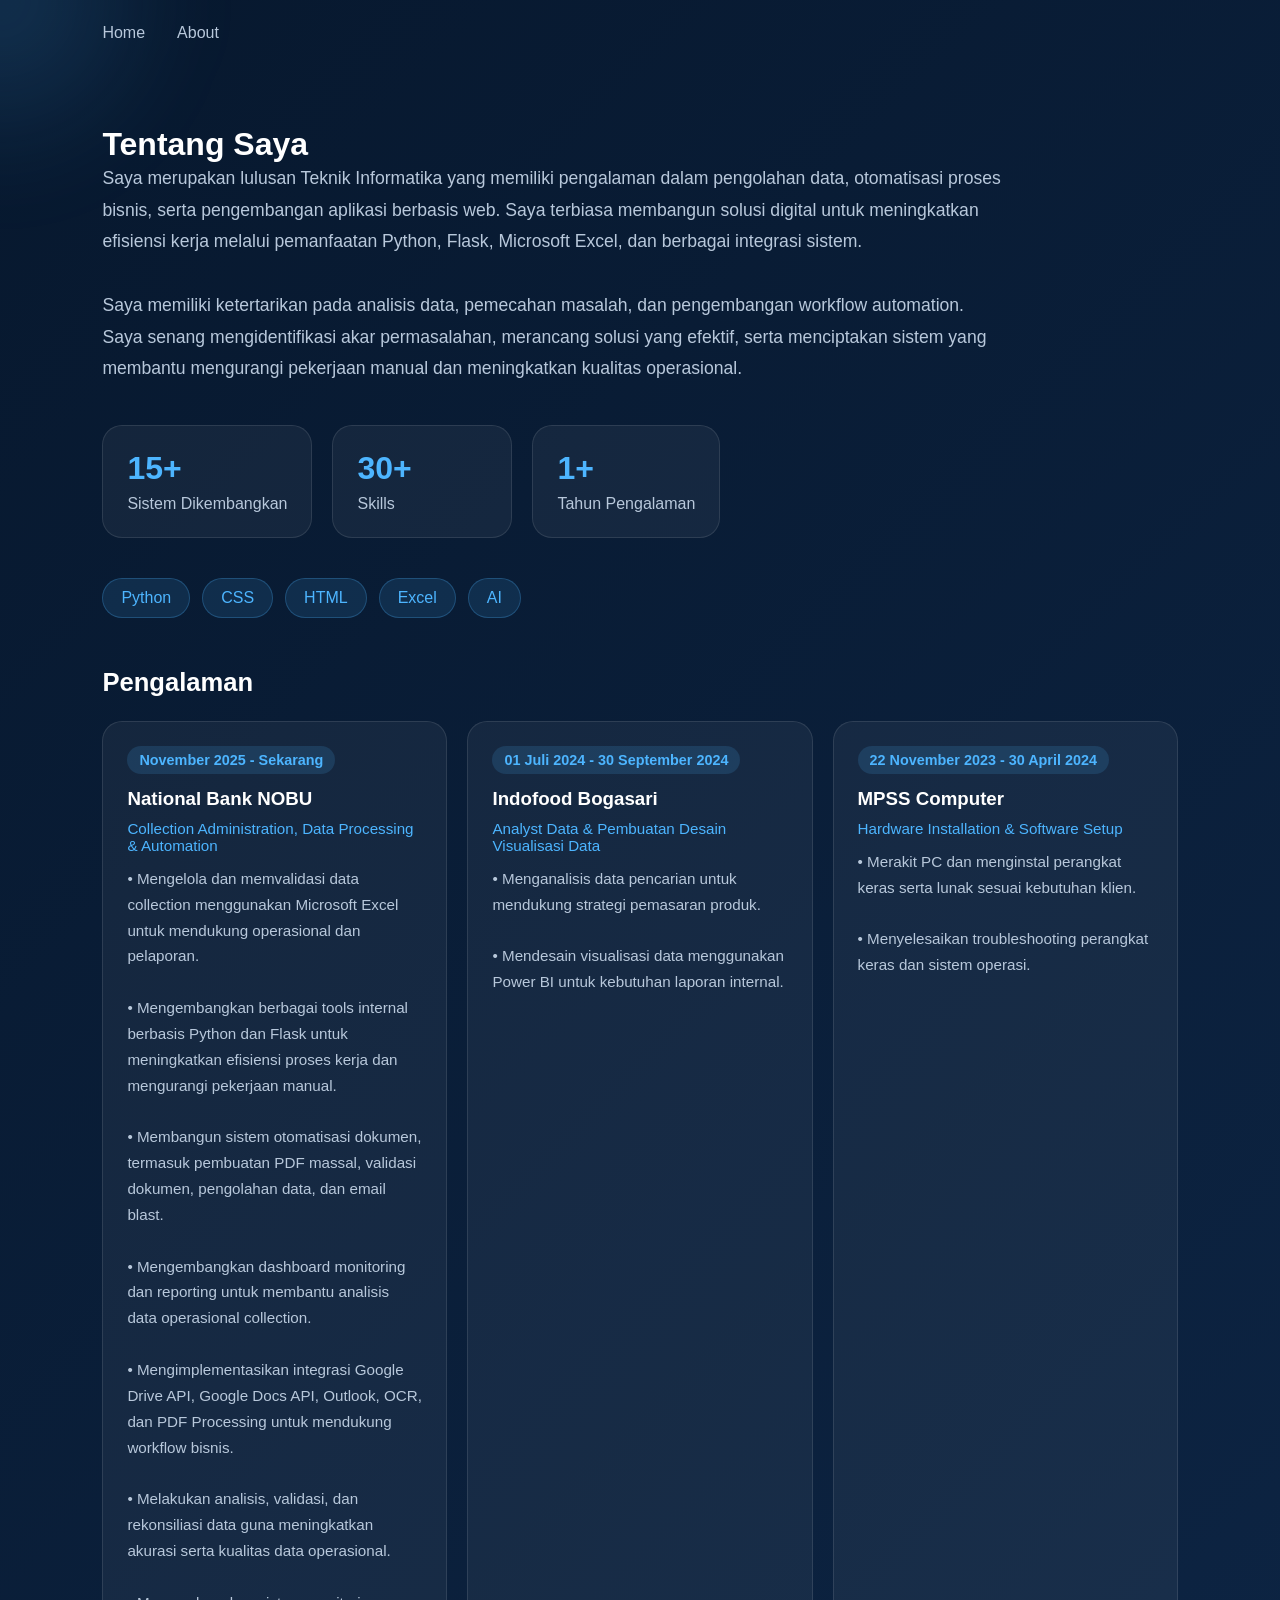
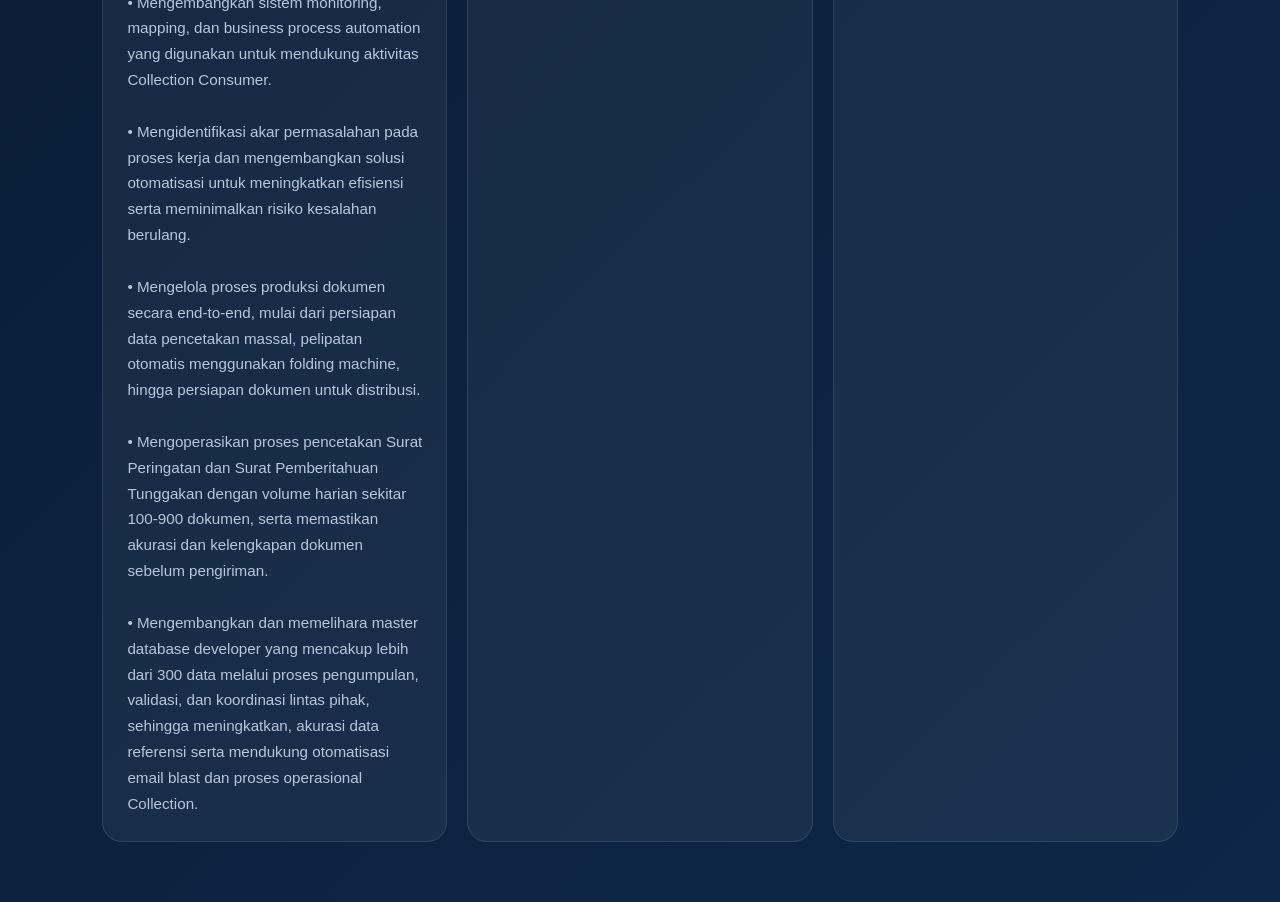
==== About/about.html @ e887e34e "Add files via upload" ====
<!DOCTYPE html>
<html lang="id">
<head>
    <meta charset="UTF-8">
    <meta name="viewport" content="width=device-width, initial-scale=1.0">
    <title>About - Alvin Hadiewijaya</title>

    <link rel="stylesheet" href="../web.css">
</head>
<body>

    <div class="cursor-glow"></div>

    <header class="navbar">
        <nav>
            <a href="../index.html">Home</a>
            <a href="about.html" class="active">About</a>
        </nav>
    </header>

    <main class="about-section">

    <div class="about-content">

        <h1 class="reveal delay-2">
            Tentang Saya
        </h1>

        <p class="description reveal delay-3">
            Saya merupakan lulusan Teknik Informatika yang memiliki pengalaman
            dalam pengolahan data, otomatisasi proses bisnis, serta
            pengembangan aplikasi berbasis web. Saya terbiasa membangun solusi
            digital untuk meningkatkan efisiensi kerja melalui pemanfaatan
            Python, Flask, Microsoft Excel, dan berbagai integrasi sistem.
        </p>

        <p class="description reveal delay-3">
            Saya memiliki ketertarikan pada analisis data, pemecahan masalah,
            dan pengembangan workflow automation. Saya senang mengidentifikasi
            akar permasalahan, merancang solusi yang efektif, serta menciptakan
            sistem yang membantu mengurangi pekerjaan manual dan meningkatkan
            kualitas operasional.
        </p>

        <div class="about-stats reveal delay-4">
            <div class="stat-card">
                <h3>15+</h3>
                <span>Sistem Dikembangkan</span>
            </div>

            <div class="stat-card">
                <h3>30+</h3>
                <span>Skills</span>
            </div>

            <div class="stat-card">
                <h3>1+</h3>
                <span>Tahun Pengalaman</span>
            </div>

        </div>

        <div class="skills reveal delay-4">
            <span>Python</span>
            <span>CSS</span>
            <span>HTML</span>
            <span>Excel</span>
            <span>AI</span>
        </div>

    </div>

    <section class="experience reveal delay-4">

    <h2 class="section-title">
        Pengalaman
    </h2>

    <div class="experience-grid">

        <div class="experience-card">
            <span class="experience-year">November 2025 - Sekarang</span>

            <h3>National Bank NOBU</h3>

            <p class="experience-role">
                Collection Administration, Data Processing & Automation
            </p>

            <p class="experience-desc">
              •  Mengelola dan memvalidasi data collection menggunakan Microsoft Excel untuk mendukung operasional dan pelaporan.
              <br><br>
              •  Mengembangkan berbagai tools internal berbasis Python dan Flask untuk meningkatkan efisiensi proses kerja dan mengurangi pekerjaan manual.
              <br><br>
              •  Membangun sistem otomatisasi dokumen, termasuk pembuatan PDF massal, validasi dokumen, pengolahan data, dan email blast.
              <br><br>
              •  Mengembangkan dashboard monitoring dan reporting untuk membantu analisis data operasional collection.
              <br><br>
              •  Mengimplementasikan integrasi Google Drive API, Google Docs API, Outlook, OCR, dan PDF Processing untuk mendukung workflow bisnis.
              <br><br>
              •  Melakukan analisis, validasi, dan rekonsiliasi data guna meningkatkan akurasi serta kualitas data operasional.
              <br><br>
              •  Mengembangkan sistem monitoring, mapping, dan business process automation yang digunakan untuk mendukung aktivitas Collection Consumer.
              <br><br>
              •  Mengidentifikasi akar permasalahan pada proses kerja dan mengembangkan solusi otomatisasi untuk meningkatkan efisiensi serta meminimalkan risiko kesalahan berulang.
              <br><br>
              •  Mengelola proses produksi dokumen secara end-to-end, mulai dari persiapan data pencetakan massal, pelipatan otomatis menggunakan folding machine, hingga persiapan dokumen untuk distribusi.
              <br><br>
              •  Mengoperasikan proses pencetakan Surat Peringatan dan Surat Pemberitahuan Tunggakan dengan volume harian sekitar 100-900 dokumen, serta memastikan akurasi dan kelengkapan dokumen sebelum pengiriman.
              <br><br>
              •  Mengembangkan dan memelihara master database developer yang mencakup lebih dari 300 data melalui proses pengumpulan, validasi, dan koordinasi lintas pihak, sehingga meningkatkan, akurasi data referensi serta mendukung otomatisasi email blast dan proses operasional Collection.
            </p>
        </div>

        <div class="experience-card">
            <span class="experience-year">01 Juli 2024 - 30 September 2024</span>

            <h3>Indofood Bogasari</h3>

            <p class="experience-role">
                Analyst Data & Pembuatan Desain Visualisasi Data
            </p>

            <p class="experience-desc">
               •  Menganalisis data pencarian untuk mendukung strategi pemasaran produk.
               <br><br>
               •  Mendesain visualisasi data menggunakan Power BI untuk kebutuhan laporan internal.
            </p>
        </div>

        <div class="experience-card">
            <span class="experience-year">22 November 2023 - 30 April 2024</span>

            <h3>MPSS Computer</h3>

            <p class="experience-role">
                Hardware Installation & Software Setup
            </p>

            <p class="experience-desc">
               •  Merakit PC dan menginstal perangkat keras serta lunak sesuai kebutuhan klien.
               <br><br>
               •  Menyelesaikan troubleshooting perangkat keras dan sistem operasi.
            </p>
        </div>

    </div>

</section>

</main>

    <script src="../web.js"></script>

</body>
</html>
---- web.css ----
* {
    margin: 0;
    padding: 0;
    box-sizing: border-box;
}

:root {
    --dark-blue: #07182e;
    --card-blue: #0e2748;
    --light-blue: #4db5ff;
    --text: #ffffff;
    --text-soft: #b8c8db;
}

body {
    font-family: Arial, sans-serif;
    background: linear-gradient(135deg, #07182e, #0e2748);
    color: var(--text);
    min-height: 100vh;
    overflow-x: hidden;
}

.navbar {
    width: 100%;
    padding: 24px 8%;
    display: flex;
    justify-content: space-between;
    align-items: center;
}

.logo {
    font-size: 1.5rem;
    font-weight: 700;
    letter-spacing: 3px;
}

nav {
    display: flex;
    gap: 32px;
}

nav a {
    text-decoration: none;
    color: var(--text-soft);
    transition: 0.3s;
}

nav a:hover {
    color: var(--light-blue);
}

.hero {
    min-height: calc(60vh - 80px);
    padding: 0 8%;

    display: grid;
    grid-template-columns: 1.2fr 0.8fr;
    align-items: center;
    gap: 60px;
}

.skill-card {
    width: 100%;
    max-width: 350px;

    background: rgba(255,255,255,0.05);
    backdrop-filter: blur(20px);

    border: 1px solid rgba(255,255,255,0.1);
    border-radius: 24px;

    padding: 32px;

    display: flex;
    flex-wrap: wrap;
    gap: 12px;
}

.hero-left {
    max-width: 650px;
}

.reveal {
    opacity: 0;
    transform: translateY(40px);
    animation: revealUp 0.8s ease forwards;
}

.delay-1 {
    animation-delay: 0.2s;
}

.delay-2 {
    animation-delay: 0.4s;
}

.delay-3 {
    animation-delay: 0.6s;
}

.delay-4 {
    animation-delay: 0.8s;
}

@keyframes revealUp {
    from {
        opacity: 0;
        transform: translateY(40px);
    }

    to {
        opacity: 1;
        transform: translateY(0);
    }
}

.tagline {
    color: var(--light-blue);
    margin-bottom: 16px;
    font-weight: 500;
}

.hero h1 {
    font-size: clamp(2.5rem, 8vw, 5rem);
    line-height: 1.1;
    margin-bottom: 30px;
}

.hero h1 span {
    color: var(--light-blue);
}

.description {
    color: var(--text-soft);
    line-height: 1.8;
    font-size: 1.1rem;
    margin-bottom: 32px;
}

.buttons {
    display: flex;
    gap: 10px;
    flex-wrap: wrap;
}

.btn {
    text-decoration: none;
    padding: 14px 28px;
    border-radius: 14px;
    transition: all 0.35s ease;
    font-weight: 600;
    position: relative;
    overflow: hidden;
}

.btn:hover {
    transform: translateY(-6px) scale(1.03);
}

.primary {
    background: var(--light-blue);
    color: var(--dark-blue);
}

.primary:hover {
    transform: translateY(-5px);
    box-shadow: 0 10px 30px rgba(77, 181, 255, 0.4);
}

.secondary {
    border: 1px solid rgba(255,255,255,0.2);
    color: white;
    backdrop-filter: blur(10px);
}

.secondary:hover {
    border-color: var(--light-blue);
    transform: translateY(-5px);
}

.cursor-glow {
    position: fixed;
    width: 380px;
    height: 380px;
    filter: blur(40px);
    transition: left 0.08s linear, top 0.08s linear;
    border-radius: 50%;
    background: radial-gradient(
        circle,
        rgba(77, 181, 255, 0.18),
        transparent 70%
    );
    pointer-events: none;
    transform: translate(-50%, -50%);
    z-index: -1;
}

@keyframes fadeUp {
    from {
        opacity: 0;
        transform: translateY(40px);
    }

    to {
        opacity: 1;
        transform: translateY(0);
    }
}

@media (max-width: 768px) {

    .navbar {
        flex-direction: column;
        gap: 20px;
    }

    nav {
        gap: 20px;
        flex-wrap: wrap;
        justify-content: center;
    }

    .hero {
        text-align: center;
        justify-content: center;
    }

    .buttons {
        justify-content: center;
    }
}

@media (max-width: 768px) {

    .hero {
        grid-template-columns: 1fr;
        text-align: center;
    }

    .hero-right {
        order: -1;
    }

    .buttons {
        justify-content: center;
    }
}

.btn::before {
    content: "";

    position: absolute;
    top: 0;
    left: -120%;

    width: 80px;
    height: 100%;

    background: linear-gradient(
        90deg,
        transparent,
        rgba(255,255,255,0.3),
        transparent
    );

    transform: skewX(-25deg);
    transition: 0.6s;
}

.btn:hover::before {
    left: 130%;
}

.sparkle {
    position: fixed;

    background: #ffffff;

    clip-path: polygon(
        50% 0%,
        61% 35%,
        98% 35%,
        68% 57%,
        79% 91%,
        50% 70%,
        21% 91%,
        32% 57%,
        2% 35%,
        39% 35%
    );

    pointer-events: none;

    transform: translate(-50%, -50%);

    filter:
        drop-shadow(0 0 3px rgba(255,255,255,0.6))
        drop-shadow(0 0 8px rgba(77,181,255,0.35));

    animation: sparkleAnim 0.9s ease-out forwards;

    z-index: 9999;

    will-change: transform, opacity;
}

@keyframes sparkleAnim {

    0% {
        opacity: 0;
        transform: translate(-50%, -50%) scale(0.4) rotate(0deg);
    }

    20% {
        opacity: 1;
        transform: translate(-50%, -50%) scale(1) rotate(90deg);
    }

    100% {
        opacity: 0;
        transform:
            translate(
                calc(-50% + var(--drift-x)),
                calc(-50% + var(--drift-y))
            )
            scale(0)
            rotate(240deg);
    }
}

.about-section {
    min-height: calc(100vh - 90px);
    padding: 60px 8%;
}

.about-content {
    max-width: 900px;
}

.about-stats {
    display: flex;
    flex-wrap: wrap;
    gap: 20px;
    margin-top: 40px;
}

.stat-card {
    min-width: 180px;
    padding: 24px;

    background: rgba(255, 255, 255, 0.05);
    border: 1px solid rgba(255, 255, 255, 0.1);
    border-radius: 20px;

    backdrop-filter: blur(20px);
}

.stat-card h3 {
    color: var(--light-blue);
    font-size: 2rem;
    margin-bottom: 8px;
}

.stat-card span {
    color: var(--text-soft);
}

.skills {
    display: flex;
    flex-wrap: wrap;
    gap: 12px;
    margin-top: 40px;
}

.skills span {
    padding: 10px 18px;

    background: rgba(77, 181, 255, 0.12);
    border: 1px solid rgba(77, 181, 255, 0.25);
    border-radius: 999px;

    color: var(--light-blue);
}

.section-title {
    margin-top: 50px;
    margin-bottom: 24px;

    font-size: 1.6rem;
    font-weight: 700;
}

.experience-grid {
    display: grid;
    grid-template-columns: repeat(auto-fit, minmax(260px, 1fr));
    gap: 20px;
}

.experience-card {
    padding: 24px;

    background: rgba(255, 255, 255, 0.05);
    backdrop-filter: blur(20px);

    border: 1px solid rgba(255, 255, 255, 0.1);
    border-radius: 20px;

    transition: all 0.3s ease;
}

.experience-card:hover {
    transform: translateY(-6px);

    border-color: rgba(77, 181, 255, 0.4);

    box-shadow: 0 15px 35px rgba(77, 181, 255, 0.15);
}

.experience-year {
    display: inline-block;

    margin-bottom: 14px;
    padding: 6px 12px;

    background: rgba(77, 181, 255, 0.15);
    border-radius: 999px;

    color: var(--light-blue);
    font-size: 0.9rem;
    font-weight: 600;
}

.experience-card h3 {
    margin-bottom: 10px;
}

.experience-role {
    color: var(--light-blue);
    margin-bottom: 12px;
    font-size: 0.95rem;
}

.experience-desc {
    color: var(--text-soft);
    line-height: 1.7;
    font-size: 0.95rem;
}
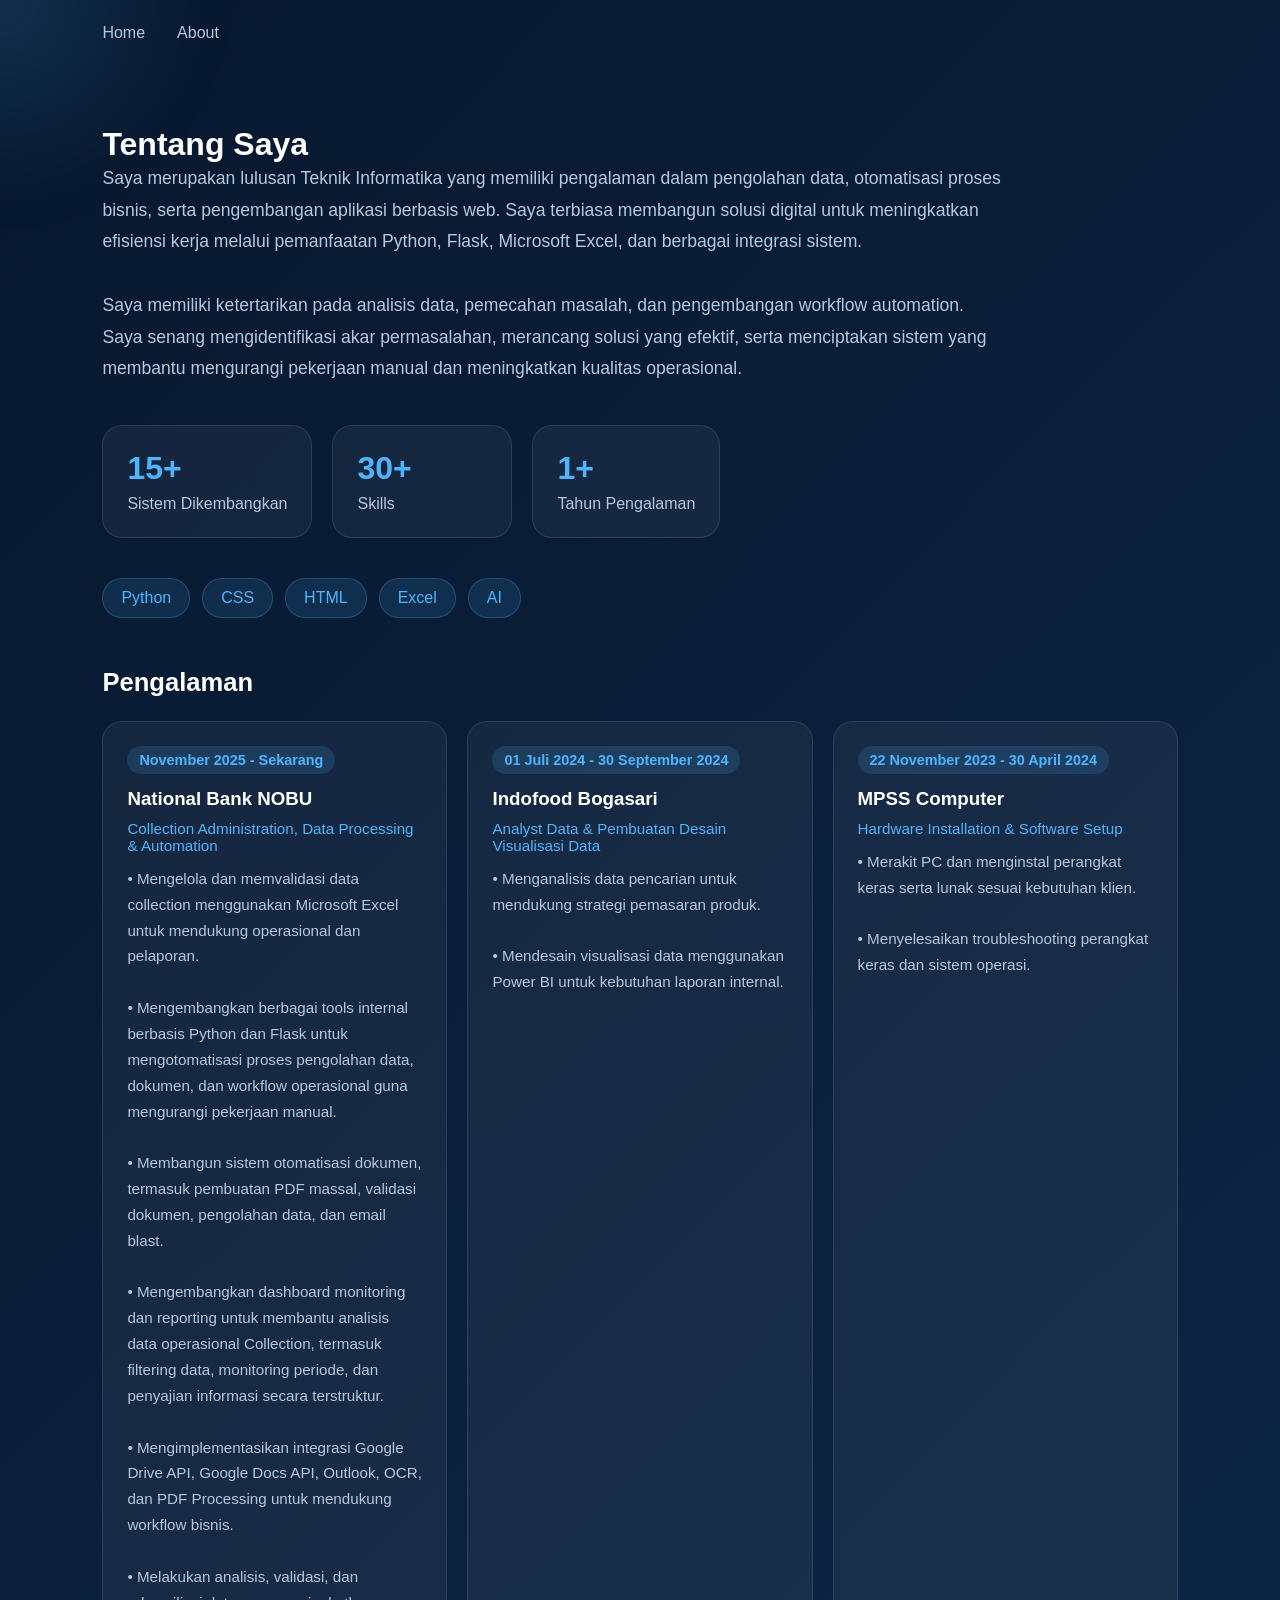
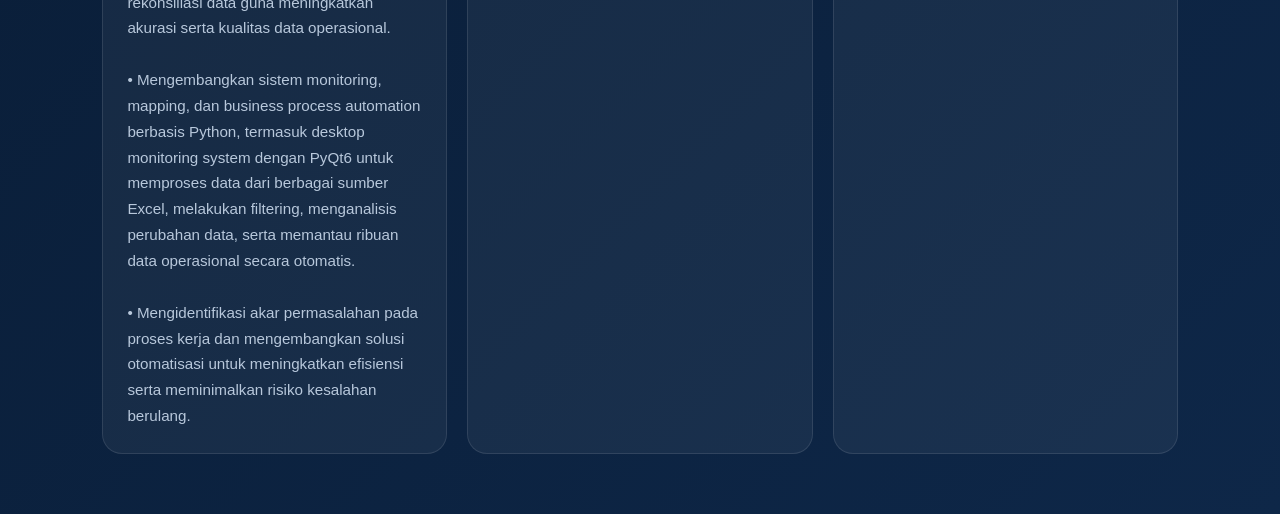
==== commit 248feb93: "Add files via upload" ====
--- a/About/about.html
+++ b/About/about.html
@@ -88,27 +88,33 @@
             </p>
 
             <p class="experience-desc">
-              •  Mengelola dan memvalidasi data collection menggunakan Microsoft Excel untuk mendukung operasional dan pelaporan.
+              •  Mengelola dan memvalidasi data collection menggunakan Microsoft Excel untuk 
+                 mendukung operasional dan pelaporan.
               <br><br>
-              •  Mengembangkan berbagai tools internal berbasis Python dan Flask untuk meningkatkan efisiensi proses kerja dan mengurangi pekerjaan manual.
+              •  Mengembangkan berbagai tools internal berbasis Python dan Flask untuk mengotomatisasi 
+                 proses pengolahan data, dokumen, dan workflow operasional guna mengurangi pekerjaan 
+                 manual.
               <br><br>
-              •  Membangun sistem otomatisasi dokumen, termasuk pembuatan PDF massal, validasi dokumen, pengolahan data, dan email blast.
+              •  Membangun sistem otomatisasi dokumen, termasuk pembuatan PDF massal, validasi 
+                 dokumen, pengolahan data, dan email blast.
               <br><br>
-              •  Mengembangkan dashboard monitoring dan reporting untuk membantu analisis data operasional collection.
+              •  Mengembangkan dashboard monitoring dan reporting untuk membantu analisis data 
+                 operasional Collection, termasuk filtering data, monitoring periode, dan penyajian 
+                 informasi secara terstruktur.
               <br><br>
-              •  Mengimplementasikan integrasi Google Drive API, Google Docs API, Outlook, OCR, dan PDF Processing untuk mendukung workflow bisnis.
+              •  Mengimplementasikan integrasi Google Drive API, Google Docs API, Outlook, OCR, 
+                 dan PDF Processing untuk mendukung workflow bisnis.
               <br><br>
-              •  Melakukan analisis, validasi, dan rekonsiliasi data guna meningkatkan akurasi serta kualitas data operasional.
+              •  Melakukan analisis, validasi, dan rekonsiliasi data guna meningkatkan akurasi serta 
+                 kualitas data operasional.
               <br><br>
-              •  Mengembangkan sistem monitoring, mapping, dan business process automation yang digunakan untuk mendukung aktivitas Collection Consumer.
+              •  Mengembangkan sistem monitoring, mapping, dan business process automation berbasis 
+                 Python, termasuk desktop monitoring system dengan PyQt6 untuk memproses data dari 
+                 berbagai sumber Excel, melakukan filtering, menganalisis perubahan data, serta memantau 
+                 ribuan data operasional secara otomatis.
               <br><br>
-              •  Mengidentifikasi akar permasalahan pada proses kerja dan mengembangkan solusi otomatisasi untuk meningkatkan efisiensi serta meminimalkan risiko kesalahan berulang.
-              <br><br>
-              •  Mengelola proses produksi dokumen secara end-to-end, mulai dari persiapan data pencetakan massal, pelipatan otomatis menggunakan folding machine, hingga persiapan dokumen untuk distribusi.
-              <br><br>
-              •  Mengoperasikan proses pencetakan Surat Peringatan dan Surat Pemberitahuan Tunggakan dengan volume harian sekitar 100-900 dokumen, serta memastikan akurasi dan kelengkapan dokumen sebelum pengiriman.
-              <br><br>
-              •  Mengembangkan dan memelihara master database developer yang mencakup lebih dari 300 data melalui proses pengumpulan, validasi, dan koordinasi lintas pihak, sehingga meningkatkan, akurasi data referensi serta mendukung otomatisasi email blast dan proses operasional Collection.
+              •  Mengidentifikasi akar permasalahan pada proses kerja dan mengembangkan solusi 
+                 otomatisasi untuk meningkatkan efisiensi serta meminimalkan risiko kesalahan berulang.
             </p>
         </div>
 
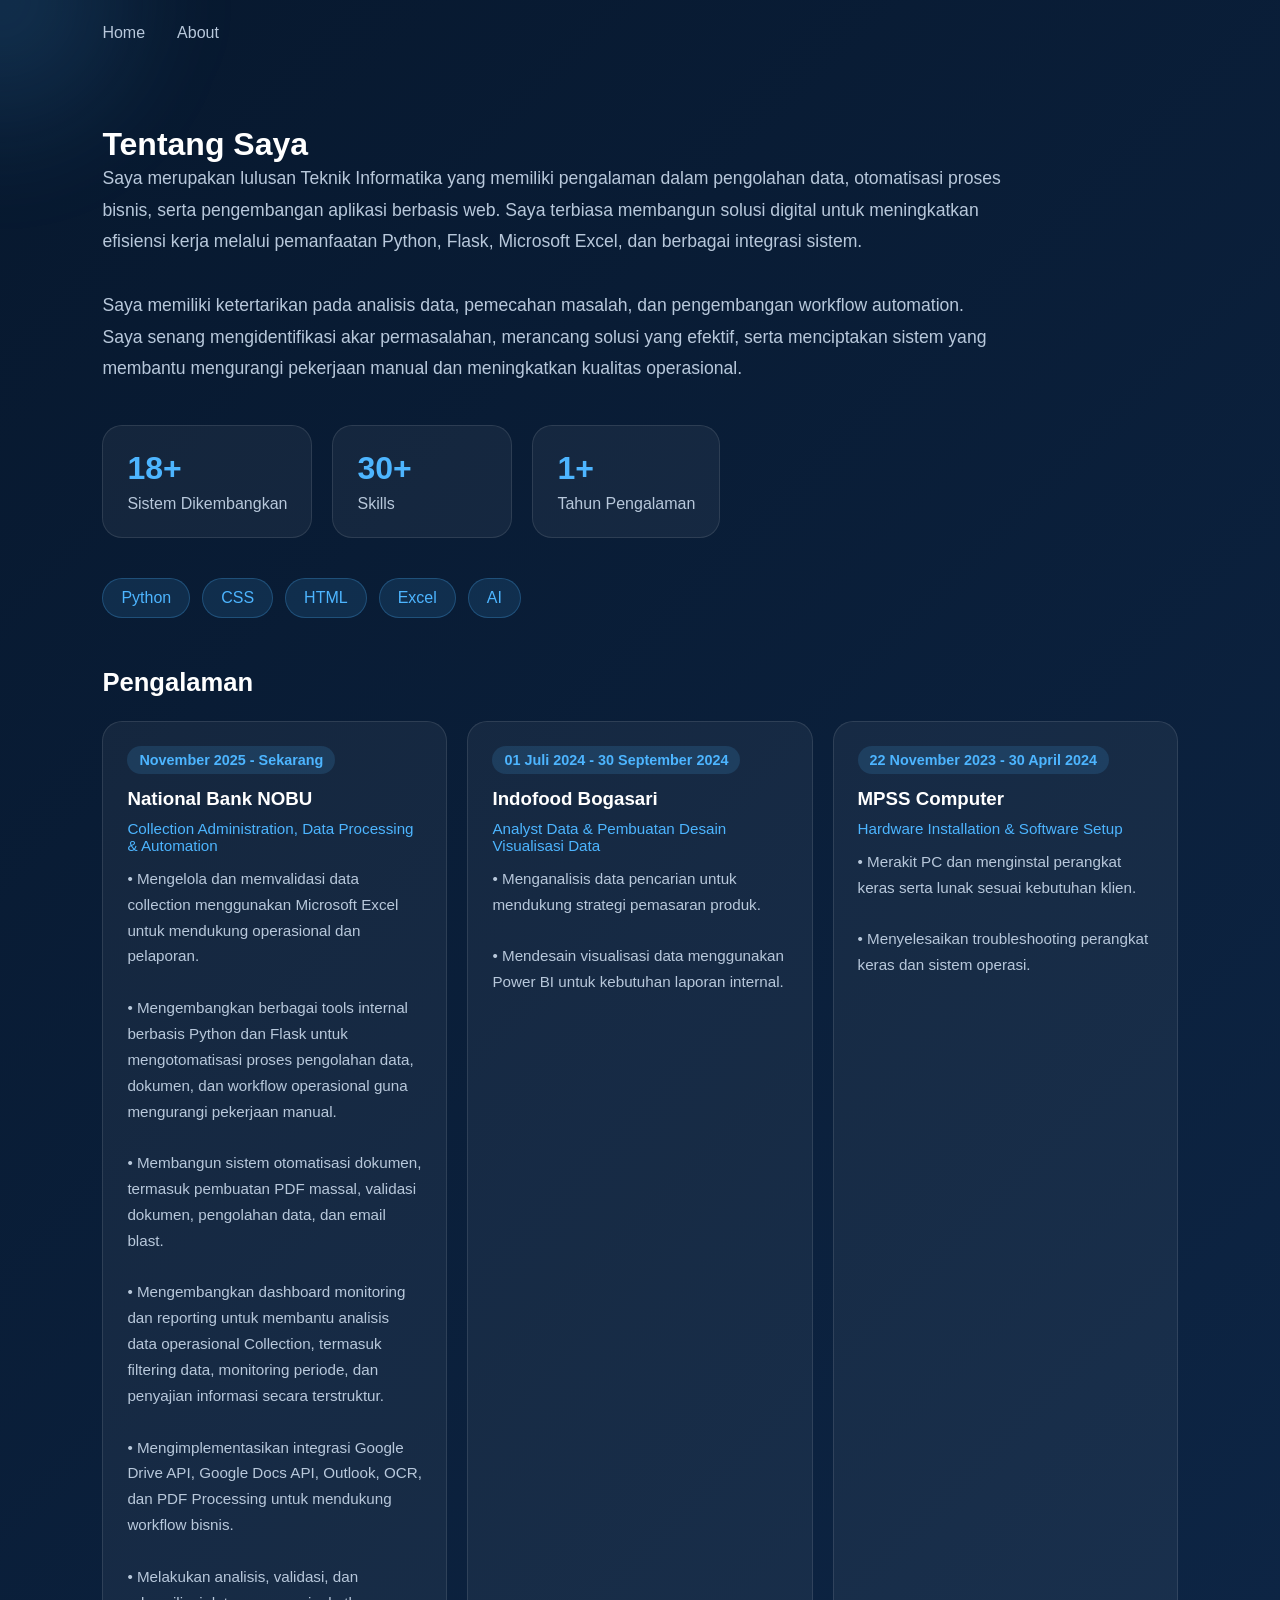
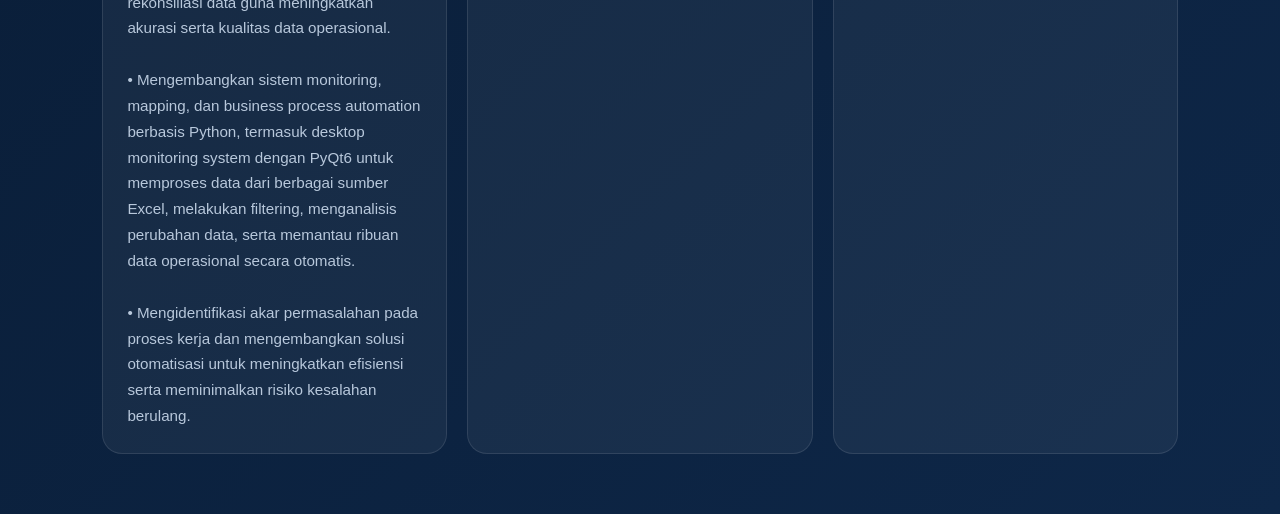
==== commit 0db09ece: "Add files via upload" ====
--- a/About/about.html
+++ b/About/about.html
@@ -44,7 +44,7 @@
 
         <div class="about-stats reveal delay-4">
             <div class="stat-card">
-                <h3>15+</h3>
+                <h3>18+</h3>
                 <span>Sistem Dikembangkan</span>
             </div>
 
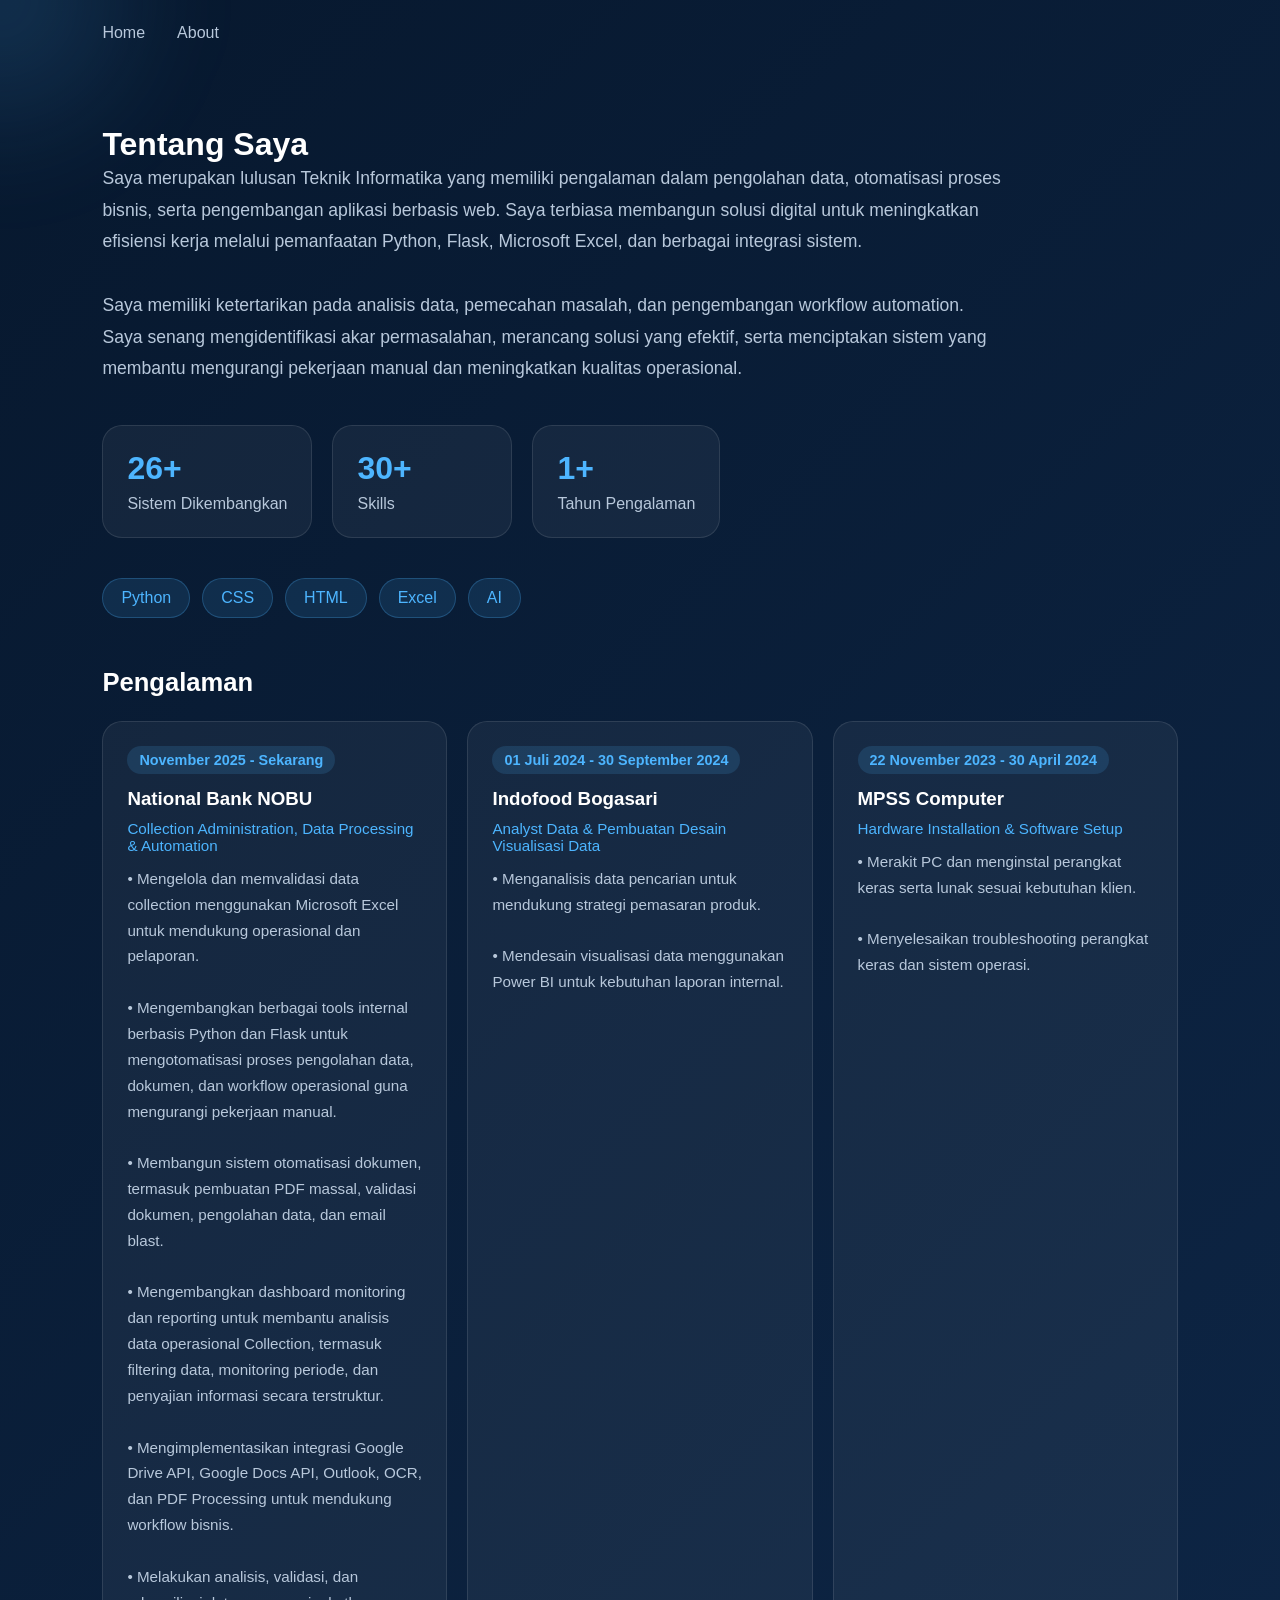
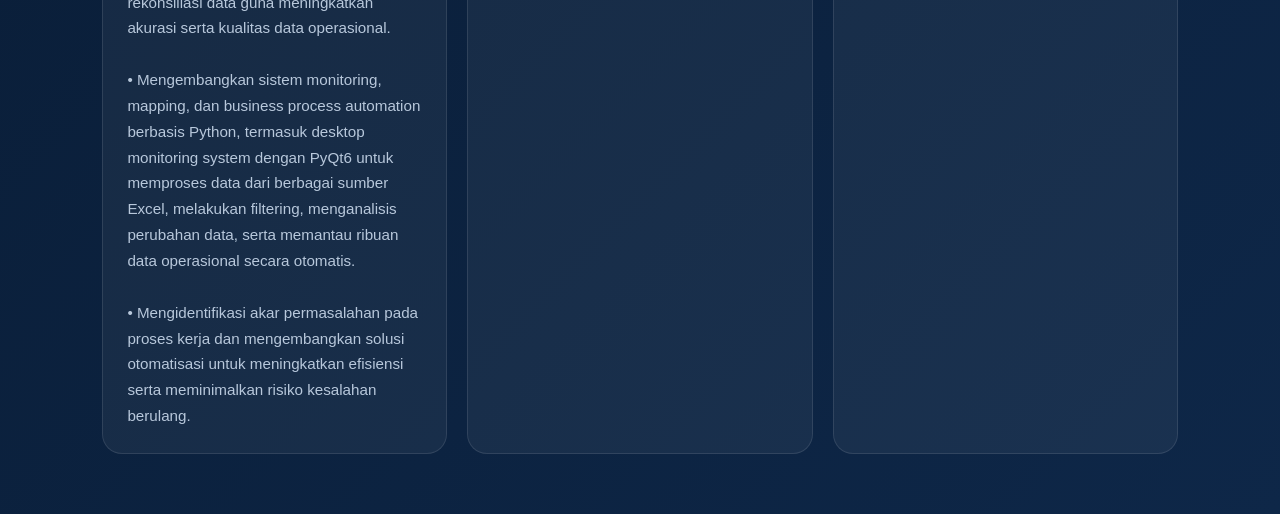
==== commit 9e07665b: "Add files via upload" ====
--- a/About/about.html
+++ b/About/about.html
@@ -44,7 +44,7 @@
 
         <div class="about-stats reveal delay-4">
             <div class="stat-card">
-                <h3>18+</h3>
+                <h3>26+</h3>
                 <span>Sistem Dikembangkan</span>
             </div>
 
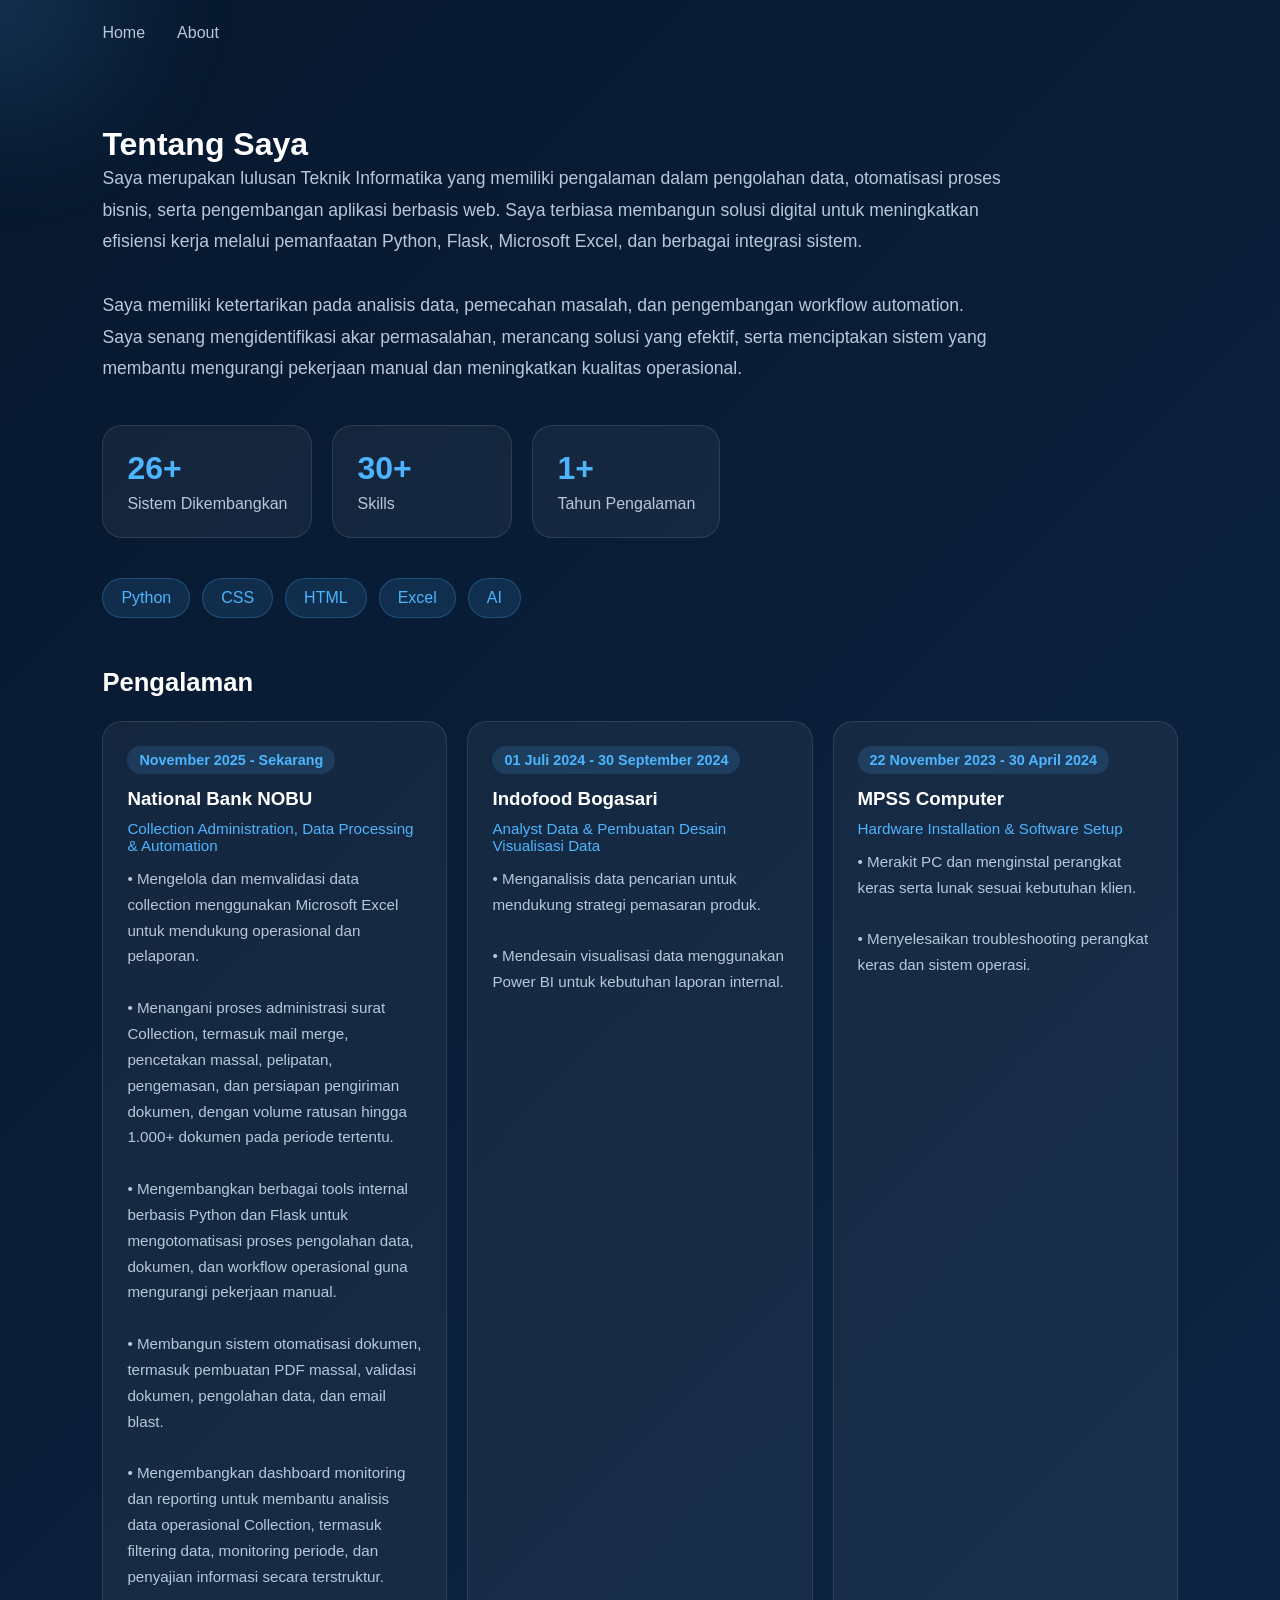
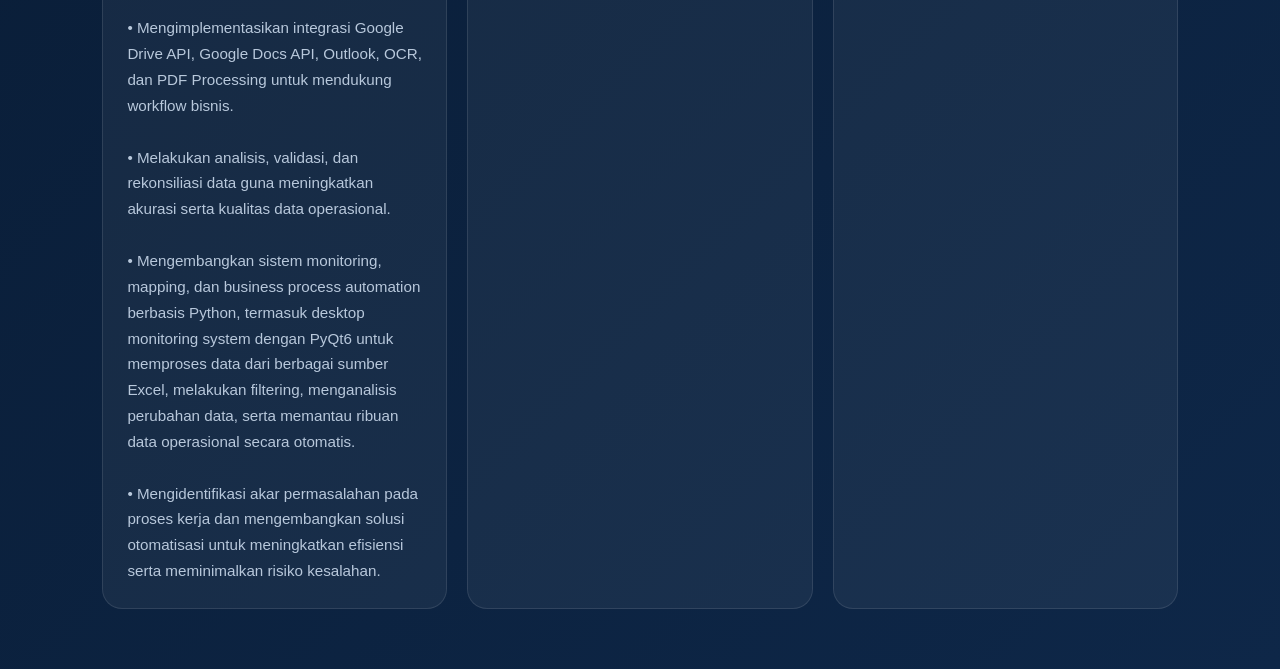
==== commit 3e503059: "Add files via upload" ====
--- a/About/about.html
+++ b/About/about.html
@@ -90,6 +90,9 @@
             <p class="experience-desc">
               •  Mengelola dan memvalidasi data collection menggunakan Microsoft Excel untuk 
                  mendukung operasional dan pelaporan.
+              <br><br>   
+              •  Menangani proses administrasi surat Collection, termasuk mail merge, pencetakan massal, pelipatan, pengemasan, dan 
+                 persiapan pengiriman dokumen, dengan volume ratusan hingga 1.000+ dokumen pada periode tertentu.
               <br><br>
               •  Mengembangkan berbagai tools internal berbasis Python dan Flask untuk mengotomatisasi 
                  proses pengolahan data, dokumen, dan workflow operasional guna mengurangi pekerjaan 
@@ -114,7 +117,7 @@
                  ribuan data operasional secara otomatis.
               <br><br>
               •  Mengidentifikasi akar permasalahan pada proses kerja dan mengembangkan solusi 
-                 otomatisasi untuk meningkatkan efisiensi serta meminimalkan risiko kesalahan berulang.
+                 otomatisasi untuk meningkatkan efisiensi serta meminimalkan risiko kesalahan.
             </p>
         </div>
 
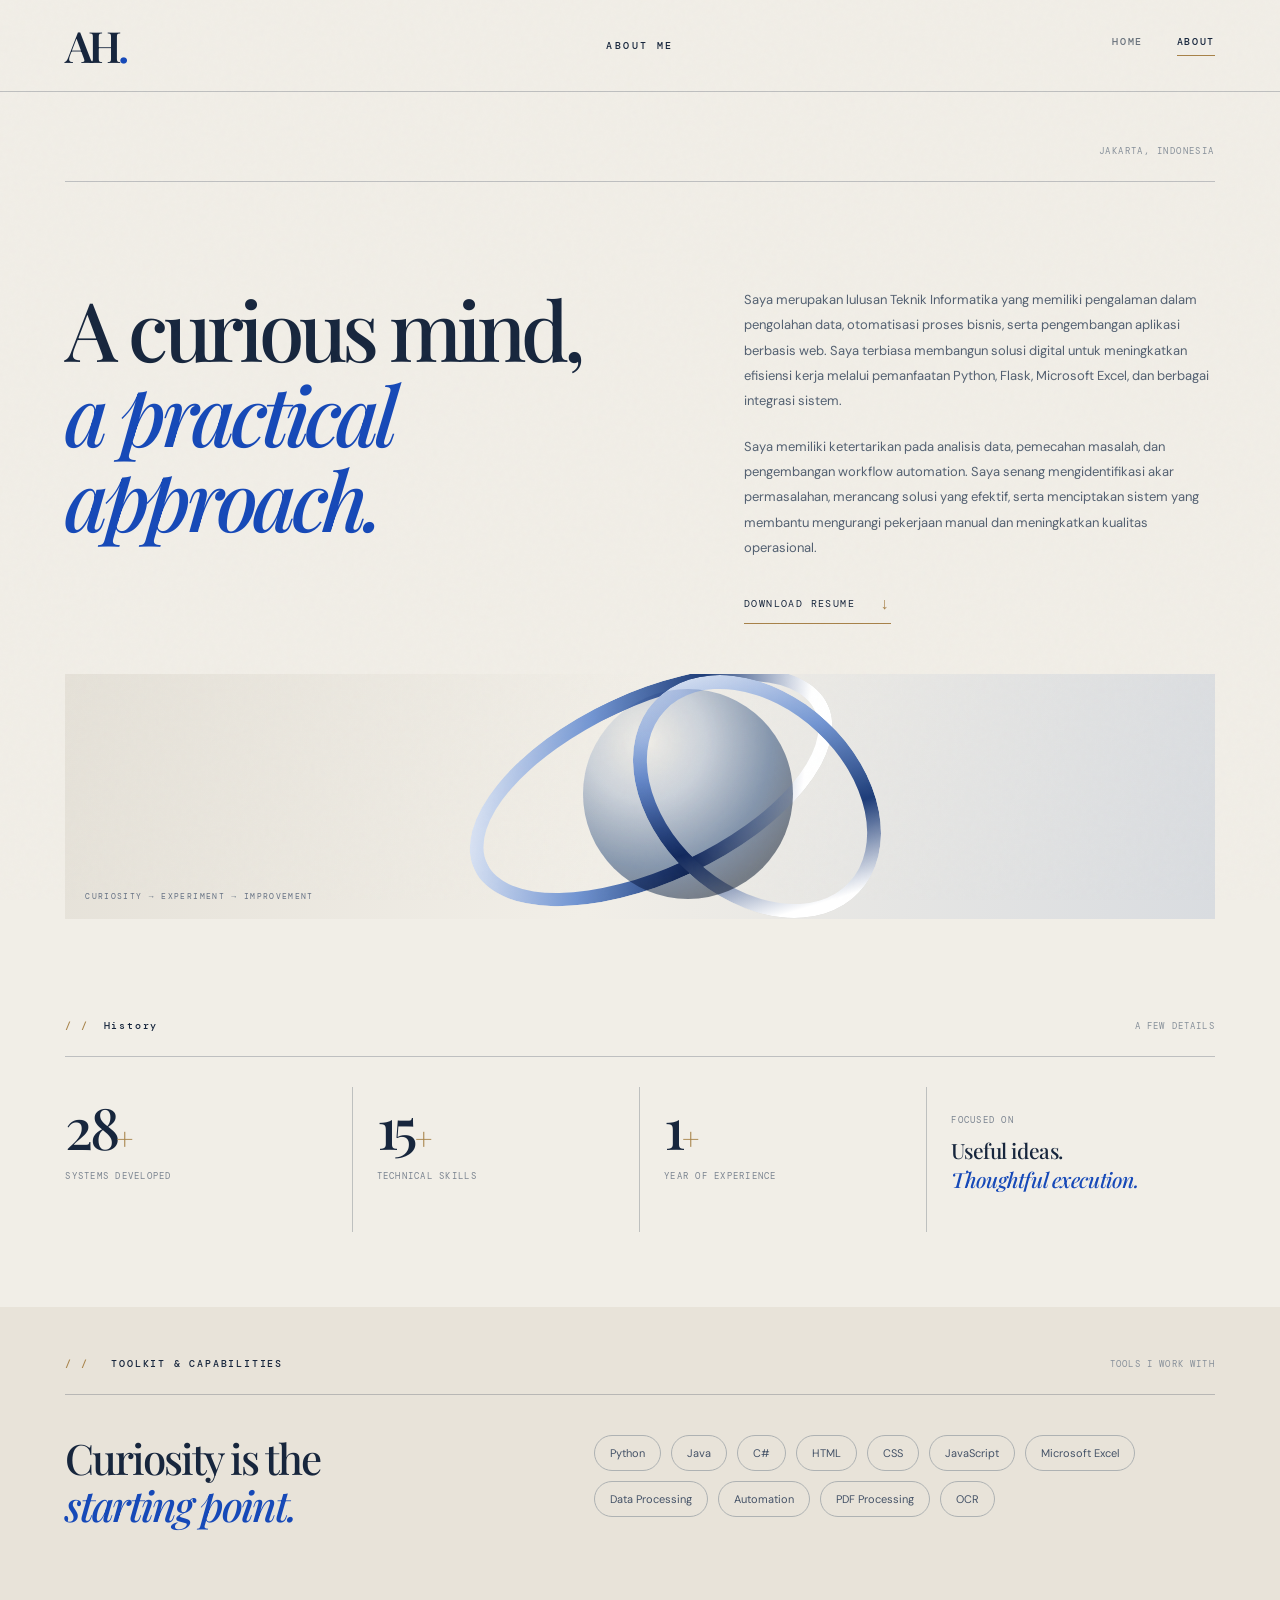
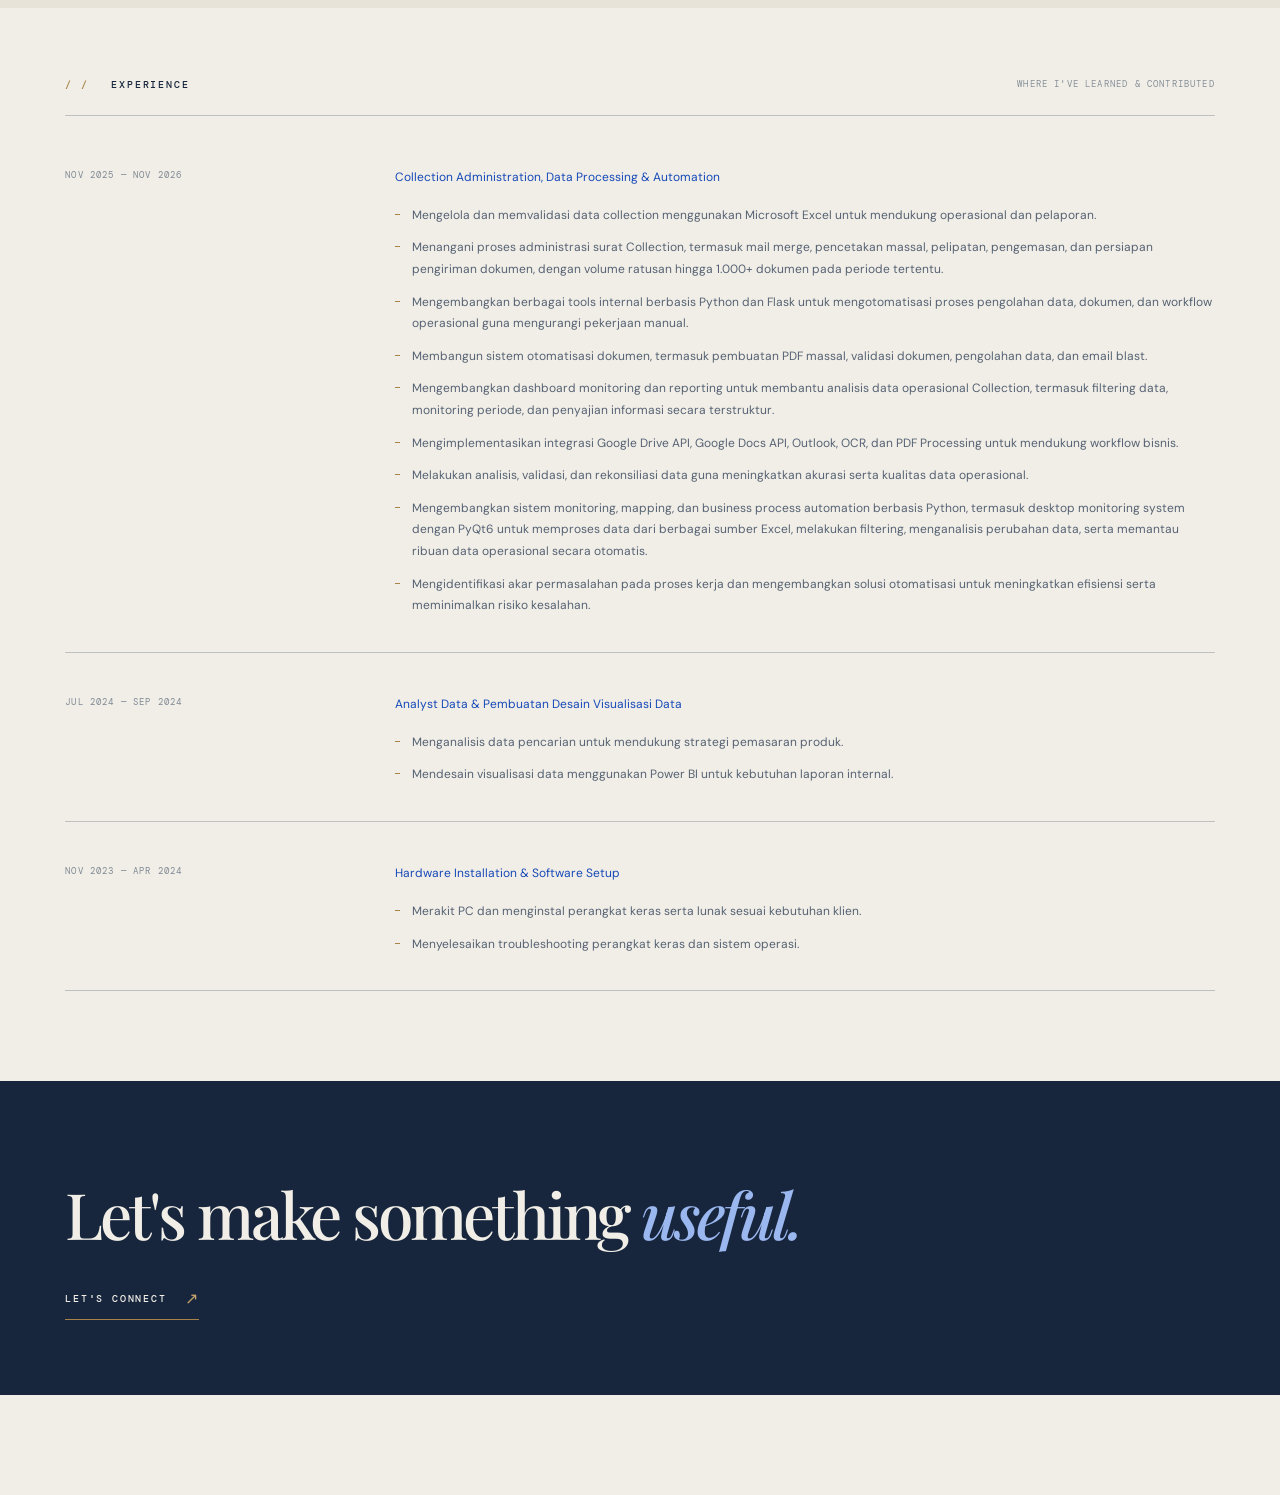
==== commit c9284e6f: "Add files via upload" ====
--- a/About/about.html
+++ b/About/about.html
@@ -1,165 +1,134 @@
-<!DOCTYPE html>
-<html lang="id">
-<head>
-    <meta charset="UTF-8">
-    <meta name="viewport" content="width=device-width, initial-scale=1.0">
-    <title>About - Alvin Hadiewijaya</title>
-
-    <link rel="stylesheet" href="../web.css">
-</head>
-<body>
-
-    <div class="cursor-glow"></div>
-
-    <header class="navbar">
-        <nav>
-            <a href="../index.html">Home</a>
-            <a href="about.html" class="active">About</a>
-        </nav>
-    </header>
-
-    <main class="about-section">
-
-    <div class="about-content">
-
-        <h1 class="reveal delay-2">
-            Tentang Saya
-        </h1>
-
-        <p class="description reveal delay-3">
-            Saya merupakan lulusan Teknik Informatika yang memiliki pengalaman
-            dalam pengolahan data, otomatisasi proses bisnis, serta
-            pengembangan aplikasi berbasis web. Saya terbiasa membangun solusi
-            digital untuk meningkatkan efisiensi kerja melalui pemanfaatan
-            Python, Flask, Microsoft Excel, dan berbagai integrasi sistem.
-        </p>
-
-        <p class="description reveal delay-3">
-            Saya memiliki ketertarikan pada analisis data, pemecahan masalah,
-            dan pengembangan workflow automation. Saya senang mengidentifikasi
-            akar permasalahan, merancang solusi yang efektif, serta menciptakan
-            sistem yang membantu mengurangi pekerjaan manual dan meningkatkan
-            kualitas operasional.
-        </p>
-
-        <div class="about-stats reveal delay-4">
-            <div class="stat-card">
-                <h3>26+</h3>
-                <span>Sistem Dikembangkan</span>
-            </div>
-
-            <div class="stat-card">
-                <h3>30+</h3>
-                <span>Skills</span>
-            </div>
-
-            <div class="stat-card">
-                <h3>1+</h3>
-                <span>Tahun Pengalaman</span>
-            </div>
-
-        </div>
-
-        <div class="skills reveal delay-4">
-            <span>Python</span>
-            <span>CSS</span>
-            <span>HTML</span>
-            <span>Excel</span>
-            <span>AI</span>
-        </div>
-
-    </div>
-
-    <section class="experience reveal delay-4">
-
-    <h2 class="section-title">
-        Pengalaman
-    </h2>
-
-    <div class="experience-grid">
-
-        <div class="experience-card">
-            <span class="experience-year">November 2025 - Sekarang</span>
-
-            <h3>National Bank NOBU</h3>
-
-            <p class="experience-role">
-                Collection Administration, Data Processing & Automation
-            </p>
-
-            <p class="experience-desc">
-              •  Mengelola dan memvalidasi data collection menggunakan Microsoft Excel untuk 
-                 mendukung operasional dan pelaporan.
-              <br><br>   
-              •  Menangani proses administrasi surat Collection, termasuk mail merge, pencetakan massal, pelipatan, pengemasan, dan 
-                 persiapan pengiriman dokumen, dengan volume ratusan hingga 1.000+ dokumen pada periode tertentu.
-              <br><br>
-              •  Mengembangkan berbagai tools internal berbasis Python dan Flask untuk mengotomatisasi 
-                 proses pengolahan data, dokumen, dan workflow operasional guna mengurangi pekerjaan 
-                 manual.
-              <br><br>
-              •  Membangun sistem otomatisasi dokumen, termasuk pembuatan PDF massal, validasi 
-                 dokumen, pengolahan data, dan email blast.
-              <br><br>
-              •  Mengembangkan dashboard monitoring dan reporting untuk membantu analisis data 
-                 operasional Collection, termasuk filtering data, monitoring periode, dan penyajian 
-                 informasi secara terstruktur.
-              <br><br>
-              •  Mengimplementasikan integrasi Google Drive API, Google Docs API, Outlook, OCR, 
-                 dan PDF Processing untuk mendukung workflow bisnis.
-              <br><br>
-              •  Melakukan analisis, validasi, dan rekonsiliasi data guna meningkatkan akurasi serta 
-                 kualitas data operasional.
-              <br><br>
-              •  Mengembangkan sistem monitoring, mapping, dan business process automation berbasis 
-                 Python, termasuk desktop monitoring system dengan PyQt6 untuk memproses data dari 
-                 berbagai sumber Excel, melakukan filtering, menganalisis perubahan data, serta memantau 
-                 ribuan data operasional secara otomatis.
-              <br><br>
-              •  Mengidentifikasi akar permasalahan pada proses kerja dan mengembangkan solusi 
-                 otomatisasi untuk meningkatkan efisiensi serta meminimalkan risiko kesalahan.
-            </p>
-        </div>
-
-        <div class="experience-card">
-            <span class="experience-year">01 Juli 2024 - 30 September 2024</span>
-
-            <h3>Indofood Bogasari</h3>
-
-            <p class="experience-role">
-                Analyst Data & Pembuatan Desain Visualisasi Data
-            </p>
-
-            <p class="experience-desc">
-               •  Menganalisis data pencarian untuk mendukung strategi pemasaran produk.
-               <br><br>
-               •  Mendesain visualisasi data menggunakan Power BI untuk kebutuhan laporan internal.
-            </p>
-        </div>
-
-        <div class="experience-card">
-            <span class="experience-year">22 November 2023 - 30 April 2024</span>
-
-            <h3>MPSS Computer</h3>
-
-            <p class="experience-role">
-                Hardware Installation & Software Setup
-            </p>
-
-            <p class="experience-desc">
-               •  Merakit PC dan menginstal perangkat keras serta lunak sesuai kebutuhan klien.
-               <br><br>
-               •  Menyelesaikan troubleshooting perangkat keras dan sistem operasi.
-            </p>
-        </div>
-
-    </div>
-
-</section>
-
-</main>
-
-    <script src="../web.js"></script>
-
-</body>
-</html>+<!DOCTYPE html>
+<html lang="id">
+<head>
+  <meta charset="UTF-8">
+  <meta name="viewport" content="width=device-width, initial-scale=1.0">
+  <meta name="theme-color" content="#f1eee7">
+  <meta name="description" content="About Alvin Hadiewijaya — background, experience and capabilities.">
+  <title>About — Alvin Hadiewijaya</title>
+  <link rel="preconnect" href="https://fonts.googleapis.com">
+  <link rel="preconnect" href="https://fonts.gstatic.com" crossorigin>
+  <link href="https://fonts.googleapis.com/css2?family=DM+Mono:wght@400;500&family=DM+Sans:wght@400;500;600;700&family=Playfair+Display:ital,wght@0,500;0,600;1,500;1,600&display=swap" rel="stylesheet">
+  <link rel="stylesheet" href="../web.css">
+</head>
+<body class="about-page">
+  <div class="grain"></div>
+  <header class="site-header">
+    <a class="brand" aria-label="Alvin Hadiewijaya home">AH<span>.</span></a>
+    <div class="header-center">ABOUT ME</div>
+    <nav class="main-nav" aria-label="Main navigation">
+      <a href="../index.html">Home</a>
+      <a class="active" href="about.html">About</a>
+    </nav>
+    <button class="menu-toggle" type="button" aria-label="Open navigation" aria-expanded="false">
+      <span></span><span></span>
+    </button>
+  </header>
+
+  <main>
+    <section class="about-intro section-shell">
+      <div class="about-kicker"><span></span><span>JAKARTA, INDONESIA</span></div>
+      <div class="about-intro-grid">
+        <div>
+          <h1>A curious mind, <em>a practical approach.</em></h1>
+        </div>
+        <div class="about-intro-copy">
+          <p>Saya merupakan lulusan Teknik Informatika yang memiliki pengalaman dalam pengolahan data, otomatisasi proses bisnis, serta pengembangan aplikasi berbasis web. Saya terbiasa membangun solusi digital untuk meningkatkan efisiensi kerja melalui pemanfaatan Python, Flask, Microsoft Excel, dan berbagai integrasi sistem.</p>
+          <p>Saya memiliki ketertarikan pada analisis data, pemecahan masalah, dan pengembangan workflow automation. Saya senang mengidentifikasi akar permasalahan, merancang solusi yang efektif, serta menciptakan sistem yang membantu mengurangi pekerjaan manual dan meningkatkan kualitas operasional.</p>
+          <a class="download-link" href="../assets/Alvin-Hadiewijaya-CV.pdf" download>DOWNLOAD RESUME <span>↓</span></a>
+        </div>
+      </div>
+      <div class="about-abstract">
+        <div class="abstract-ring ring-a"></div>
+        <div class="abstract-ring ring-b"></div>
+        <div class="abstract-disc"></div>
+        <span class="abstract-caption">CURIOSITY → EXPERIMENT → IMPROVEMENT</span>
+      </div>
+    </section>
+
+    <section class="about-facts section-shell">
+      <div class="section-heading">
+        <p><span class="section-mark">/ /</span>History</p>
+        <span class="section-count">A FEW DETAILS</span>
+      </div>
+      <div class="facts-grid">
+        <div class="fact"><strong>28<span>+</span></strong><p>SYSTEMS DEVELOPED</p></div>
+        <div class="fact"><strong>15<span>+</span></strong><p>TECHNICAL SKILLS</p></div>
+        <div class="fact"><strong>1<span>+</span></strong><p>YEAR OF EXPERIENCE</p></div>
+        <div class="fact fact-note"><p>FOCUSED ON</p><strong>Useful ideas.<br><em>Thoughtful execution.</em></strong></div>
+      </div>
+    </section>
+
+    <section class="capabilities section-shell">
+      <div class="section-heading">
+        <p><span class="section-mark">/ /</span> TOOLKIT & CAPABILITIES</p>
+        <span class="section-count">TOOLS I WORK WITH</span>
+      </div>
+      <div class="capability-layout">
+        <h2>Curiosity is the<br><em>starting point.</em></h2>
+        <div class="skill-cloud">
+          <span>Python</span><span>Java</span><span>C#</span><span>HTML</span><span>CSS</span>
+          <span>JavaScript</span><span>Microsoft Excel</span>
+          <span>Data Processing</span><span>Automation</span>
+          <span>PDF Processing</span><span>OCR</span>
+        </div>
+      </div>
+    </section>
+
+    <section class="experience-section section-shell">
+      <div class="section-heading">
+        <p><span class="section-mark">/ /</span> EXPERIENCE</p>
+        <span class="section-count">WHERE I'VE LEARNED & CONTRIBUTED</span>
+      </div>
+      <div class="timeline">
+        <article class="timeline-item">
+          <div class="timeline-date">NOV 2025 — NOV 2026</div>
+          <div class="timeline-content">
+            <p class="timeline-role">Collection Administration, Data Processing & Automation</p>
+            <ul>
+              <li>Mengelola dan memvalidasi data collection menggunakan Microsoft Excel untuk mendukung operasional dan pelaporan.</li>
+              <li>Menangani proses administrasi surat Collection, termasuk mail merge, pencetakan massal, pelipatan, pengemasan, dan persiapan pengiriman dokumen, dengan volume ratusan hingga 1.000+ dokumen pada periode tertentu.</li>
+              <li>Mengembangkan berbagai tools internal berbasis Python dan Flask untuk mengotomatisasi proses pengolahan data, dokumen, dan workflow operasional guna mengurangi pekerjaan manual.</li>
+              <li>Membangun sistem otomatisasi dokumen, termasuk pembuatan PDF massal, validasi dokumen, pengolahan data, dan email blast.</li>
+              <li>Mengembangkan dashboard monitoring dan reporting untuk membantu analisis data operasional Collection, termasuk filtering data, monitoring periode, dan penyajian informasi secara terstruktur.</li>
+              <li>Mengimplementasikan integrasi Google Drive API, Google Docs API, Outlook, OCR, dan PDF Processing untuk mendukung workflow bisnis.</li>
+              <li>Melakukan analisis, validasi, dan rekonsiliasi data guna meningkatkan akurasi serta kualitas data operasional.</li>
+              <li>Mengembangkan sistem monitoring, mapping, dan business process automation berbasis Python, termasuk desktop monitoring system dengan PyQt6 untuk memproses data dari berbagai sumber Excel, melakukan filtering, menganalisis perubahan data, serta memantau ribuan data operasional secara otomatis.</li>
+              <li>Mengidentifikasi akar permasalahan pada proses kerja dan mengembangkan solusi otomatisasi untuk meningkatkan efisiensi serta meminimalkan risiko kesalahan.</li>
+            </ul>
+          </div>
+        </article>
+        <article class="timeline-item">
+          <div class="timeline-date">JUL 2024 — SEP 2024</div>
+          <div class="timeline-content">
+            <p class="timeline-role">Analyst Data & Pembuatan Desain Visualisasi Data</p>
+            <ul>
+              <li>Menganalisis data pencarian untuk mendukung strategi pemasaran produk.</li>
+              <li>Mendesain visualisasi data menggunakan Power BI untuk kebutuhan laporan internal.</li>
+            </ul>
+          </div>
+        </article>
+        <article class="timeline-item">
+          <div class="timeline-date">NOV 2023 — APR 2024</div>
+          <div class="timeline-content">
+            <p class="timeline-role">Hardware Installation & Software Setup</p>
+            <ul>
+              <li>Merakit PC dan menginstal perangkat keras serta lunak sesuai kebutuhan klien.</li>
+              <li>Menyelesaikan troubleshooting perangkat keras dan sistem operasi.</li>
+            </ul>
+          </div>
+        </article>
+      </div>
+    </section>
+
+    <section class="about-contact section-shell">
+      <h2>Let's make something <em>useful.</em></h2>
+      <a href="https://wa.me/6287883411409" target="_blank" rel="noopener noreferrer" class="text-link">LET'S CONNECT <span>↗</span></a>
+    </section>
+  </main>
+
+  <footer class="site-footer">
+  </footer>
+  <script src="../web.js"></script>
+</body>
+</html>
--- a/web.css
+++ b/web.css
@@ -1,447 +1,142 @@
-* {
-    margin: 0;
-    padding: 0;
-    box-sizing: border-box;
-}
-
-:root {
-    --dark-blue: #07182e;
-    --card-blue: #0e2748;
-    --light-blue: #4db5ff;
-    --text: #ffffff;
-    --text-soft: #b8c8db;
-}
-
-body {
-    font-family: Arial, sans-serif;
-    background: linear-gradient(135deg, #07182e, #0e2748);
-    color: var(--text);
-    min-height: 100vh;
-    overflow-x: hidden;
-}
-
-.navbar {
-    width: 100%;
-    padding: 24px 8%;
-    display: flex;
-    justify-content: space-between;
-    align-items: center;
-}
-
-.logo {
-    font-size: 1.5rem;
-    font-weight: 700;
-    letter-spacing: 3px;
-}
-
-nav {
-    display: flex;
-    gap: 32px;
-}
-
-nav a {
-    text-decoration: none;
-    color: var(--text-soft);
-    transition: 0.3s;
-}
-
-nav a:hover {
-    color: var(--light-blue);
-}
-
-.hero {
-    min-height: calc(60vh - 80px);
-    padding: 0 8%;
-
-    display: grid;
-    grid-template-columns: 1.2fr 0.8fr;
-    align-items: center;
-    gap: 60px;
-}
-
-.skill-card {
-    width: 100%;
-    max-width: 350px;
-
-    background: rgba(255,255,255,0.05);
-    backdrop-filter: blur(20px);
-
-    border: 1px solid rgba(255,255,255,0.1);
-    border-radius: 24px;
-
-    padding: 32px;
-
-    display: flex;
-    flex-wrap: wrap;
-    gap: 12px;
-}
-
-.hero-left {
-    max-width: 650px;
-}
-
-.reveal {
-    opacity: 0;
-    transform: translateY(40px);
-    animation: revealUp 0.8s ease forwards;
-}
-
-.delay-1 {
-    animation-delay: 0.2s;
-}
-
-.delay-2 {
-    animation-delay: 0.4s;
-}
-
-.delay-3 {
-    animation-delay: 0.6s;
-}
-
-.delay-4 {
-    animation-delay: 0.8s;
-}
-
-@keyframes revealUp {
-    from {
-        opacity: 0;
-        transform: translateY(40px);
-    }
-
-    to {
-        opacity: 1;
-        transform: translateY(0);
-    }
-}
-
-.tagline {
-    color: var(--light-blue);
-    margin-bottom: 16px;
-    font-weight: 500;
-}
-
-.hero h1 {
-    font-size: clamp(2.5rem, 8vw, 5rem);
-    line-height: 1.1;
-    margin-bottom: 30px;
-}
-
-.hero h1 span {
-    color: var(--light-blue);
-}
-
-.description {
-    color: var(--text-soft);
-    line-height: 1.8;
-    font-size: 1.1rem;
-    margin-bottom: 32px;
-}
-
-.buttons {
-    display: flex;
-    gap: 10px;
-    flex-wrap: wrap;
-}
-
-.btn {
-    text-decoration: none;
-    padding: 14px 28px;
-    border-radius: 14px;
-    transition: all 0.35s ease;
-    font-weight: 600;
-    position: relative;
-    overflow: hidden;
-}
-
-.btn:hover {
-    transform: translateY(-6px) scale(1.03);
-}
-
-.primary {
-    background: var(--light-blue);
-    color: var(--dark-blue);
-}
-
-.primary:hover {
-    transform: translateY(-5px);
-    box-shadow: 0 10px 30px rgba(77, 181, 255, 0.4);
-}
-
-.secondary {
-    border: 1px solid rgba(255,255,255,0.2);
-    color: white;
-    backdrop-filter: blur(10px);
-}
-
-.secondary:hover {
-    border-color: var(--light-blue);
-    transform: translateY(-5px);
-}
-
-.cursor-glow {
-    position: fixed;
-    width: 380px;
-    height: 380px;
-    filter: blur(40px);
-    transition: left 0.08s linear, top 0.08s linear;
-    border-radius: 50%;
-    background: radial-gradient(
-        circle,
-        rgba(77, 181, 255, 0.18),
-        transparent 70%
-    );
-    pointer-events: none;
-    transform: translate(-50%, -50%);
-    z-index: -1;
-}
-
-@keyframes fadeUp {
-    from {
-        opacity: 0;
-        transform: translateY(40px);
-    }
-
-    to {
-        opacity: 1;
-        transform: translateY(0);
-    }
-}
-
-@media (max-width: 768px) {
-
-    .navbar {
-        flex-direction: column;
-        gap: 20px;
-    }
-
-    nav {
-        gap: 20px;
-        flex-wrap: wrap;
-        justify-content: center;
-    }
-
-    .hero {
-        text-align: center;
-        justify-content: center;
-    }
-
-    .buttons {
-        justify-content: center;
-    }
-}
-
-@media (max-width: 768px) {
-
-    .hero {
-        grid-template-columns: 1fr;
-        text-align: center;
-    }
-
-    .hero-right {
-        order: -1;
-    }
-
-    .buttons {
-        justify-content: center;
-    }
-}
-
-.btn::before {
-    content: "";
-
-    position: absolute;
-    top: 0;
-    left: -120%;
-
-    width: 80px;
-    height: 100%;
-
-    background: linear-gradient(
-        90deg,
-        transparent,
-        rgba(255,255,255,0.3),
-        transparent
-    );
-
-    transform: skewX(-25deg);
-    transition: 0.6s;
-}
-
-.btn:hover::before {
-    left: 130%;
-}
-
-.sparkle {
-    position: fixed;
-
-    background: #ffffff;
-
-    clip-path: polygon(
-        50% 0%,
-        61% 35%,
-        98% 35%,
-        68% 57%,
-        79% 91%,
-        50% 70%,
-        21% 91%,
-        32% 57%,
-        2% 35%,
-        39% 35%
-    );
-
-    pointer-events: none;
-
-    transform: translate(-50%, -50%);
-
-    filter:
-        drop-shadow(0 0 3px rgba(255,255,255,0.6))
-        drop-shadow(0 0 8px rgba(77,181,255,0.35));
-
-    animation: sparkleAnim 0.9s ease-out forwards;
-
-    z-index: 9999;
-
-    will-change: transform, opacity;
-}
-
-@keyframes sparkleAnim {
-
-    0% {
-        opacity: 0;
-        transform: translate(-50%, -50%) scale(0.4) rotate(0deg);
-    }
-
-    20% {
-        opacity: 1;
-        transform: translate(-50%, -50%) scale(1) rotate(90deg);
-    }
-
-    100% {
-        opacity: 0;
-        transform:
-            translate(
-                calc(-50% + var(--drift-x)),
-                calc(-50% + var(--drift-y))
-            )
-            scale(0)
-            rotate(240deg);
-    }
-}
-
-.about-section {
-    min-height: calc(100vh - 90px);
-    padding: 60px 8%;
-}
-
-.about-content {
-    max-width: 900px;
-}
-
-.about-stats {
-    display: flex;
-    flex-wrap: wrap;
-    gap: 20px;
-    margin-top: 40px;
-}
-
-.stat-card {
-    min-width: 180px;
-    padding: 24px;
-
-    background: rgba(255, 255, 255, 0.05);
-    border: 1px solid rgba(255, 255, 255, 0.1);
-    border-radius: 20px;
-
-    backdrop-filter: blur(20px);
-}
-
-.stat-card h3 {
-    color: var(--light-blue);
-    font-size: 2rem;
-    margin-bottom: 8px;
-}
-
-.stat-card span {
-    color: var(--text-soft);
-}
-
-.skills {
-    display: flex;
-    flex-wrap: wrap;
-    gap: 12px;
-    margin-top: 40px;
-}
-
-.skills span {
-    padding: 10px 18px;
-
-    background: rgba(77, 181, 255, 0.12);
-    border: 1px solid rgba(77, 181, 255, 0.25);
-    border-radius: 999px;
-
-    color: var(--light-blue);
-}
-
-.section-title {
-    margin-top: 50px;
-    margin-bottom: 24px;
-
-    font-size: 1.6rem;
-    font-weight: 700;
-}
-
-.experience-grid {
-    display: grid;
-    grid-template-columns: repeat(auto-fit, minmax(260px, 1fr));
-    gap: 20px;
-}
-
-.experience-card {
-    padding: 24px;
-
-    background: rgba(255, 255, 255, 0.05);
-    backdrop-filter: blur(20px);
-
-    border: 1px solid rgba(255, 255, 255, 0.1);
-    border-radius: 20px;
-
-    transition: all 0.3s ease;
-}
-
-.experience-card:hover {
-    transform: translateY(-6px);
-
-    border-color: rgba(77, 181, 255, 0.4);
-
-    box-shadow: 0 15px 35px rgba(77, 181, 255, 0.15);
-}
-
-.experience-year {
-    display: inline-block;
-
-    margin-bottom: 14px;
-    padding: 6px 12px;
-
-    background: rgba(77, 181, 255, 0.15);
-    border-radius: 999px;
-
-    color: var(--light-blue);
-    font-size: 0.9rem;
-    font-weight: 600;
-}
-
-.experience-card h3 {
-    margin-bottom: 10px;
-}
-
-.experience-role {
-    color: var(--light-blue);
-    margin-bottom: 12px;
-    font-size: 0.95rem;
-}
-
-.experience-desc {
-    color: var(--text-soft);
-    line-height: 1.7;
-    font-size: 0.95rem;
-}+*{margin:0;padding:0;box-sizing:border-box}
+:root{--paper:#f1eee7;--paper-deep:#e8e3d9;--ink:#17263d;--ink-soft:#526071;--blue:#1649b8;--gold:#a78249;--line:rgba(23,38,61,.23);--mono:"DM Mono",monospace;--sans:"DM Sans",sans-serif;--serif:"Playfair Display",Georgia,serif}
+html{scroll-behavior:smooth}
+body{background:var(--paper);color:var(--ink);font-family:var(--sans);min-height:100vh;overflow-x:hidden}
+body:after{content:"";position:fixed;inset:0;pointer-events:none;z-index:20;opacity:.13;background-image:url("data:image/svg+xml,%3Csvg viewBox='0 0 180 180' xmlns='http://www.w3.org/2000/svg'%3E%3Cfilter id='n'%3E%3CfeTurbulence type='fractalNoise' baseFrequency='.9' numOctaves='3' stitchTiles='stitch'/%3E%3C/filter%3E%3Crect width='100%25' height='100%25' filter='url(%23n)' opacity='.17'/%3E%3C/svg%3E")}
+a{color:inherit;text-decoration:none}
+button{font:inherit}
+.site-header{height:92px;padding:0 5.1%;display:grid;grid-template-columns:1fr 1fr 1fr;align-items:center;border-bottom:1px solid var(--line);position:relative;z-index:30}
+.brand{font:600 43px/.9 var(--serif);letter-spacing:-4px;width:max-content}
+.brand span{color:var(--blue)}
+.header-center{text-align:center;font:500 10px var(--mono);letter-spacing:.24em}
+.header-center i{font-style:normal;color:var(--gold)}
+.main-nav{display:flex;justify-content:flex-end;gap:34px}
+.main-nav a{font:500 10px var(--mono);letter-spacing:.16em;text-transform:uppercase;color:#68717b;transition:color .25s}
+.main-nav a:hover,.main-nav a.active{color:var(--ink)}
+.main-nav a.active:after{content:"";display:block;width:100%;height:1px;background:var(--gold);margin-top:7px}
+.menu-toggle{display:none}
+.home-hero{min-height:600px;padding:88px 5.1% 48px;position:relative;display:flex;align-items:center;border-bottom:1px solid var(--line);overflow:hidden}
+.hero-copy{position:relative;z-index:4;width:69%;max-width:920px}
+.eyebrow{font:500 10px var(--mono);letter-spacing:.2em;text-transform:uppercase;display:flex;align-items:center;gap:15px}
+.eyebrow-line{width:28px;height:1px;background:var(--blue);display:inline-block}
+.eyebrow b{font-weight:400;color:var(--gold)}
+.home-hero h1{font:500 clamp(58px,7.3vw,112px)/.99 var(--serif);letter-spacing:-.065em;max-width:900px;margin:55px 0 60px}
+.home-hero h1 em,.about-intro h1 em,.note-statement em,.capability-layout h2 em,.about-contact h2 em{color:var(--blue);font-weight:500}
+.hero-bottom{display:flex;align-items:center;justify-content:space-between;max-width:700px}
+.discipline{font:500 10px var(--mono);letter-spacing:.23em}
+.text-link{font:500 10px var(--mono);letter-spacing:.18em;display:inline-flex;align-items:center;gap:18px;border-bottom:1px solid var(--gold);padding:0 0 10px;transition:gap .25s,color .25s}
+.text-link:hover{gap:27px;color:var(--blue)}
+.text-link span{font-size:16px;color:var(--gold)}
+.hero-art{position:absolute;right:4.5%;top:8%;width:43%;height:83%;min-height:440px}
+.art-panel{position:absolute;right:22%;top:0;width:29%;height:78%;background:linear-gradient(155deg,#17233b,#0b1427 60%,#283c67);box-shadow:20px 25px 60px #17263d25}
+.art-orbit{position:absolute;border:1px solid #a7824966;border-radius:50%;transform:rotate(-35deg)}
+.orbit-one{width:105%;height:75%;left:-16%;top:13%}
+.orbit-two{width:83%;height:107%;left:5%;top:-10%;transform:rotate(35deg)}
+.glass-form{position:absolute;border:13px solid transparent;border-radius:48% 52% 48% 52%;filter:drop-shadow(8px 15px 13px #132a5930);background:linear-gradient(120deg,#fff9,#668ed9aa 30%,#fff 48%,#234ca7 64%,#dbe8ff 79%,#fff);background-clip:padding-box;box-shadow:inset 0 0 0 2px #fff9,0 0 0 1px #3155a455}
+.glass-form-one{width:70%;height:62%;right:7%;top:8%;transform:rotate(42deg)}
+.glass-form-two{width:82%;height:40%;right:0;top:38%;transform:rotate(-25deg);border-width:11px}
+.glass-form-three{width:43%;height:82%;right:33%;top:7%;transform:rotate(28deg);border-width:10px}
+.art-cross{position:absolute;font:300 27px var(--sans);color:var(--gold)}
+.cross-one{right:0;top:17%}.cross-two{left:3%;bottom:8%}
+.art-index{position:absolute;right:1%;bottom:2%;font:10px var(--mono);letter-spacing:.15em}.art-index span{color:var(--gold)}
+.hero-side-note{position:absolute;right:5.1%;bottom:50px;font:9px/1.8 var(--mono);letter-spacing:.16em;color:#7c8490;text-align:right}
+.section-shell{padding-left:5.1%;padding-right:5.1%}
+.selected-work{padding-top:32px;padding-bottom:105px}
+.section-heading{display:flex;justify-content:space-between;align-items:center;padding-bottom:24px;border-bottom:1px solid var(--line)}
+.section-heading>p{font:500 10px var(--mono);letter-spacing:.18em}
+.section-heading>p i{font-style:normal;color:var(--gold)}
+.section-mark{color:var(--gold);margin-right:15px}
+.section-count{font:9px var(--mono);letter-spacing:.13em;color:#87909a}
+.work-grid{display:grid;grid-template-columns:repeat(3,1fr);gap:25px;padding-top:27px}
+.work-visual{height:265px;display:block;position:relative;overflow:hidden;background:#17263d}
+.visual-top{position:absolute;z-index:4;top:17px;left:18px;right:18px;display:flex;justify-content:space-between;color:#e9edf5;font:9px var(--mono);letter-spacing:.14em}
+.visual-data{background:radial-gradient(circle at 70% 40%,#47699e,#17263d 65%)}
+.visual-dashboard{position:absolute;left:12%;top:23%;width:78%;height:68%;background:linear-gradient(145deg,#243c5e,#0c1729);border:1px solid #9ab4db66;border-radius:7px;transform:rotate(-5deg);box-shadow:0 20px 40px #03091488;display:flex;padding:14px;gap:12px}
+.dash-sidebar{width:12%;border-right:1px solid #7189a344;display:flex;flex-direction:column;gap:13px;padding-top:12px}
+.dash-sidebar i{width:10px;height:10px;border:1px solid #9db6db;border-radius:3px}
+.dash-content{flex:1;position:relative}.dash-label{font:8px var(--mono);color:#b7c8e3;letter-spacing:.1em}
+.dash-numbers{display:flex;gap:8px;margin-top:17px}.dash-numbers b{font:8px var(--mono);font-weight:400;color:#dbe5f6;background:#ffffff0e;padding:7px 9px;flex:1}
+.chart-bars{height:74px;display:flex;align-items:end;gap:8px;margin-top:18px;border-bottom:1px solid #8ca3c455}
+.chart-bars i{display:block;flex:1;background:linear-gradient(#84b8ff,#3462a7);height:var(--h,50%);opacity:.9}
+.chart-bars i:nth-child(1){height:30%}.chart-bars i:nth-child(2){height:53%}.chart-bars i:nth-child(3){height:42%}.chart-bars i:nth-child(4){height:76%}.chart-bars i:nth-child(5){height:62%}.chart-bars i:nth-child(6){height:88%}.chart-bars i:nth-child(7){height:67%}.chart-bars i:nth-child(8){height:96%}
+.chart-line{position:absolute;left:4%;right:2%;bottom:25px;height:35px;border-top:2px solid #d5b47d;transform:skewY(-12deg);opacity:.8}
+.visual-orb{position:absolute;width:120px;height:120px;border-radius:50%;right:-28px;bottom:-48px;background:radial-gradient(circle at 30% 25%,#fff,#7ea8e9 30%,#233e70 72%);filter:blur(1px);opacity:.75}
+.visual-flow{background:radial-gradient(circle at 50% 50%,#314d76,#111d32 72%)}
+.flow-window,.code-window{position:absolute;left:9%;right:9%;top:23%;height:65%;border:1px solid #91a7c45c;background:#111d30e8;box-shadow:0 20px 35px #03091488}
+.flow-window-head,.code-window-head{height:28px;border-bottom:1px solid #ffffff20;display:flex;align-items:center;gap:5px;padding:0 10px}
+.flow-window-head i,.code-window-head i{width:5px;height:5px;border-radius:50%;background:#a5b7d2}.flow-window-head span,.code-window-head span{font:7px var(--mono);color:#9eacc2;margin-left:8px;letter-spacing:.1em}
+.flow-node{position:absolute;width:23%;height:48px;border:1px solid #9bb4d7aa;background:#263d60;display:flex;flex-direction:column;align-items:center;justify-content:center;gap:4px;color:#eaf1fc}
+.flow-node b{font:11px var(--serif);color:#d8b981}.flow-node span{font:7px var(--mono);letter-spacing:.1em}
+.node-a{left:5%;top:42%}.node-b{left:38%;top:42%;background:#304d78}.node-c{right:5%;top:42%}
+.flow-connector{position:absolute;top:60%;height:1px;background:#d0b17e;width:13%}.connector-a{left:28%}.connector-b{left:61%}
+.flow-status{position:absolute;bottom:10px;left:10px;right:10px;font:7px var(--mono);color:#9eacc2;display:flex;justify-content:space-between}.flow-status strong{color:#a9d7c0;font-weight:400}
+.visual-code{background:linear-gradient(135deg,#c9d0d7,#667d9c 48%,#182943)}
+.code-window{left:14%;right:7%;top:23%;height:67%;transform:rotate(3deg);background:#0c1728}
+.code-lines{padding:15px 12px;display:grid;grid-template-columns:22px 1fr;gap:7px;font:9px var(--mono);color:#d5e1f2;line-height:1.3}
+.code-lines .code-muted{color:#60728b}.code-lines b{color:#8eb5ff;font-weight:400}.code-lines i{color:#d8b77e;font-style:normal}.code-lines em{color:#a6d3bd;font-style:normal}.indent{padding-left:15px}.indent-two{padding-left:28px}
+.code-cursor{position:absolute;left:52%;bottom:14px;width:1px;height:13px;background:#d8b77e;animation:blink 1s steps(2) infinite}
+.code-shape{position:absolute;width:90px;height:90px;border:1px solid #fff9;right:-20px;bottom:-30px;transform:rotate(35deg);box-shadow:0 0 0 13px #fff2,0 0 0 27px #fff1}
+.work-meta{display:flex;justify-content:space-between;margin-top:18px;font:9px var(--mono);letter-spacing:.15em;color:#7a8490}
+.work-meta span:last-child{color:var(--gold);font-size:15px}
+.work-item h2{font:500 25px var(--serif);letter-spacing:-.03em;margin-top:9px}
+.work-item>p{font-size:12px;line-height:1.7;color:var(--ink-soft);max-width:340px;margin-top:7px}
+.home-note{padding-top:50px;padding-bottom:65px;background:var(--paper-deep);display:flex;align-items:center;gap:8%;position:relative}
+.home-note .eyebrow{font-size:9px;color:#707984;min-width:170px}
+.note-statement{font:500 clamp(30px,4vw,53px) var(--serif);letter-spacing:-.04em;flex:1}
+.round-link{width:76px;height:76px;border:1px solid var(--gold);border-radius:50%;display:flex;flex-direction:column;align-items:center;justify-content:center;gap:3px;font:9px var(--mono);letter-spacing:.1em;transition:background .25s,color .25s,transform .25s}
+.round-link span{font-size:16px;color:var(--gold)}.round-link:hover{background:var(--ink);color:var(--paper);transform:rotate(-8deg)}
+.site-footer{padding:27px 5.1%;display:flex;justify-content:space-between;align-items:center;min-height:100px}
+.footer-brand{font-size:30px}
+.site-footer p,.site-footer>a:last-child{font:9px var(--mono);letter-spacing:.13em;color:#78818a}
+.site-footer p span{margin-left:18px;color:var(--gold)}.site-footer>a:last-child:hover{color:var(--blue)}
+.about-intro{padding-top:53px;padding-bottom:45px;position:relative;overflow:hidden}
+.about-kicker{display:flex;justify-content:space-between;font:9px var(--mono);letter-spacing:.16em;color:#87909a;padding-bottom:24px;border-bottom:1px solid var(--line)}
+.about-intro-grid{display:grid;grid-template-columns:1.1fr .9fr;gap:9%;padding-top:70px;position:relative;z-index:2}
+.about-intro h1{font:500 clamp(48px,6.4vw,87px)/1.04 var(--serif);letter-spacing:-.06em;max-width:650px;margin-top:34px}
+.about-intro h1 em{display:block}
+.about-intro-copy{padding-top:35px;max-width:490px}
+.about-intro-copy p{font-size:13px;line-height:1.95;color:#536071;margin-bottom:20px}
+.download-link{display:inline-flex;gap:25px;align-items:center;margin-top:13px;padding-bottom:9px;border-bottom:1px solid var(--gold);font:10px var(--mono);letter-spacing:.14em}.download-link span{color:var(--gold);font-size:16px}
+.about-abstract{height:245px;position:relative;margin-top:50px;overflow:hidden;background:linear-gradient(105deg,#e5e1d8,#f1eee7 48%,#d9dce0)}
+.abstract-ring{position:absolute;border:14px solid transparent;border-radius:50%;background:linear-gradient(120deg,#fff,#7295d2 35%,#1d3c78 60%,#fff 85%) border-box;mask:linear-gradient(#000 0 0) padding-box,linear-gradient(#000 0 0);mask-composite:exclude;box-shadow:0 14px 28px #1a2e4b22}
+.ring-a{width:390px;height:190px;left:34%;top:18px;transform:rotate(-25deg)}
+.ring-b{width:280px;height:205px;left:48%;top:20px;transform:rotate(43deg)}
+.abstract-disc{position:absolute;width:210px;height:210px;border-radius:50%;left:45%;top:15px;background:radial-gradient(circle at 30% 25%,#fff,#b8c9e5 28%,#34588d 58%,#14243e 78%);opacity:.55;mix-blend-mode:multiply}
+.abstract-caption{position:absolute;bottom:18px;left:20px;font:8px var(--mono);letter-spacing:.17em;color:#657184}
+.about-facts{padding-top:55px;padding-bottom:75px}
+.facts-grid{display:grid;grid-template-columns:repeat(4,1fr);padding-top:30px}
+.fact{min-height:145px;padding:12px 24px;border-right:1px solid var(--line)}
+.fact:first-child{padding-left:0}.fact:last-child{border:0}
+.fact>strong{font:500 57px/.95 var(--serif);letter-spacing:-.06em}.fact>strong span{font-size:30px;color:var(--gold)}
+.fact>p{font:9px var(--mono);letter-spacing:.14em;color:#7b8490;margin-top:15px}
+.fact-note>strong{display:block;font:500 21px/1.35 var(--serif);letter-spacing:-.02em;margin-top:10px}.fact-note>strong em{color:var(--blue);font-weight:500}
+.capabilities{padding-top:50px;padding-bottom:80px;background:var(--paper-deep)}
+.capability-layout{display:grid;grid-template-columns:.8fr 1.2fr;gap:10%;padding-top:40px}
+.capability-layout h2{font:500 42px/1.1 var(--serif);letter-spacing:-.05em}
+.skill-cloud{display:flex;flex-wrap:wrap;gap:10px;align-content:start}
+.skill-cloud span{border:1px solid #aeb2b3;padding:10px 15px;border-radius:30px;font-size:11px;color:#445267;transition:background .2s,color .2s,border .2s}
+.skill-cloud span:hover{background:var(--ink);color:var(--paper);border-color:var(--ink)}
+.experience-section{padding-top:70px;padding-bottom:90px}
+.timeline{padding-top:10px}
+.timeline-item{display:grid;grid-template-columns:.45fr 1.55fr;gap:8%;padding:35px 0;border-bottom:1px solid var(--line)}
+.timeline-date{font:9px var(--mono);letter-spacing:.13em;color:#7f8994;padding-top:8px}
+.timeline-top{display:flex;justify-content:space-between;align-items:center}
+.timeline-top h2{font:500 28px var(--serif);letter-spacing:-.03em}
+.timeline-top span{font:9px var(--mono);color:var(--gold)}
+.timeline-role{font-size:12px;color:var(--blue);margin-top:8px;margin-bottom:20px}
+.timeline-content ul{list-style:none;display:grid;gap:11px;max-width:850px}
+.timeline-content li{font-size:12px;line-height:1.8;color:#566273;padding-left:17px;position:relative}
+.timeline-content li:before{content:"";position:absolute;left:0;top:9px;width:5px;height:1px;background:var(--gold)}
+.about-contact{padding-top:65px;padding-bottom:75px;background:var(--ink);color:var(--paper);position:relative}
+.about-contact .eyebrow{color:#aab6c6}
+.about-contact h2{font:500 clamp(39px,5vw,66px) var(--serif);letter-spacing:-.05em;margin:25px 0 30px}
+.about-contact h2 em{color:#9bb7ef}
+.about-contact .text-link{border-color:#a78249}
+.about-contact .text-link span{color:#c6a36c}
+.reveal{opacity:0;transform:translateY(18px);transition:opacity .7s ease,transform .7s ease}
+.reveal.is-visible{opacity:1;transform:translateY(0)}
+@keyframes blink{50%{opacity:0}}
+@media(max-width:900px){.home-hero{min-height:570px}.hero-copy{width:78%}.hero-art{right:-6%;width:49%;opacity:.8}.home-hero h1{font-size:clamp(56px,8vw,85px)}.work-grid{gap:16px}.work-visual{height:220px}.work-item h2{font-size:22px}.about-intro-grid{gap:5%}.facts-grid{grid-template-columns:repeat(2,1fr);row-gap:25px}.fact:nth-child(2){border:0}.fact:nth-child(3){padding-left:0}.capability-layout{gap:5%}}
+@media(max-width:640px){.site-header{height:76px;padding:0 6%;grid-template-columns:1fr auto}.brand{font-size:37px}.header-center{display:none}.main-nav{position:absolute;top:75px;left:0;right:0;background:var(--paper);padding:22px 6%;justify-content:flex-start;border-bottom:1px solid var(--line);display:none}.main-nav.is-open{display:flex}.menu-toggle{display:flex;width:38px;height:38px;border:1px solid var(--line);background:transparent;flex-direction:column;align-items:center;justify-content:center;gap:5px}.menu-toggle span{width:14px;height:1px;background:var(--ink)}.home-hero{min-height:680px;padding:65px 6% 40px;align-items:flex-start}.hero-copy{width:100%}.eyebrow{font-size:8px;letter-spacing:.13em;gap:9px}.home-hero h1{font-size:clamp(51px,13vw,76px);margin:40px 0 30px;max-width:500px}.hero-bottom{align-items:flex-start;flex-direction:column;gap:25px}.discipline{font-size:8px}.hero-art{width:85%;height:300px;min-height:0;top:auto;bottom:30px;right:-13%;opacity:.55}.hero-side-note{display:none}.selected-work{padding:28px 6% 70px}.section-heading{align-items:flex-start;gap:15px}.section-heading>p{font-size:8px;line-height:1.8}.section-count{font-size:7px;text-align:right}.work-grid{grid-template-columns:1fr;gap:35px;padding-top:22px}.work-visual{height:250px}.work-item h2{font-size:25px}.work-item>p{font-size:12px}.home-note{padding:42px 6%;flex-wrap:wrap;gap:20px}.home-note .eyebrow{width:100%}.note-statement{font-size:36px}.round-link{width:63px;height:63px;flex-shrink:0}.site-footer{padding:25px 6%;gap:20px;flex-wrap:wrap}.site-footer p{order:3;width:100%;font-size:8px}.site-footer>a:last-child{font-size:8px}
+.about-intro{padding:35px 6% 30px}.about-kicker{font-size:7px}.about-intro-grid{grid-template-columns:1fr;gap:15px;padding-top:48px}.about-intro h1{font-size:clamp(48px,12vw,70px);margin-top:27px}.about-intro-copy{padding-top:8px}.about-intro-copy p{font-size:12px}.about-abstract{height:180px;margin-top:30px}.ring-a{width:280px;height:135px;left:18%;top:22px}.ring-b{width:200px;height:145px;left:38%;top:18px}.abstract-disc{width:145px;height:145px;left:35%;top:18px}.about-facts{padding:45px 6% 60px}.facts-grid{grid-template-columns:repeat(2,1fr);padding-top:20px}.fact{padding:12px 12px;min-height:125px}.fact:nth-child(odd){padding-left:0}.fact:nth-child(even){border:0}.fact>strong{font-size:47px}.fact-note>strong{font-size:17px}.capabilities{padding:42px 6% 60px}.capability-layout{grid-template-columns:1fr;gap:25px;padding-top:30px}.capability-layout h2{font-size:37px}.skill-cloud{gap:8px}.skill-cloud span{font-size:10px;padding:9px 12px}.experience-section{padding:55px 6% 65px}.timeline-item{grid-template-columns:1fr;gap:13px;padding:27px 0}.timeline-date{font-size:8px}.timeline-top h2{font-size:25px}.timeline-content li{font-size:11px}.about-contact{padding:50px 6% 60px}.about-contact h2{font-size:43px}}
+@media(prefers-reduced-motion:reduce){html{scroll-behavior:auto}*,*:before,*:after{animation-duration:.01ms!important;animation-iteration-count:1!important;transition-duration:.01ms!important}}
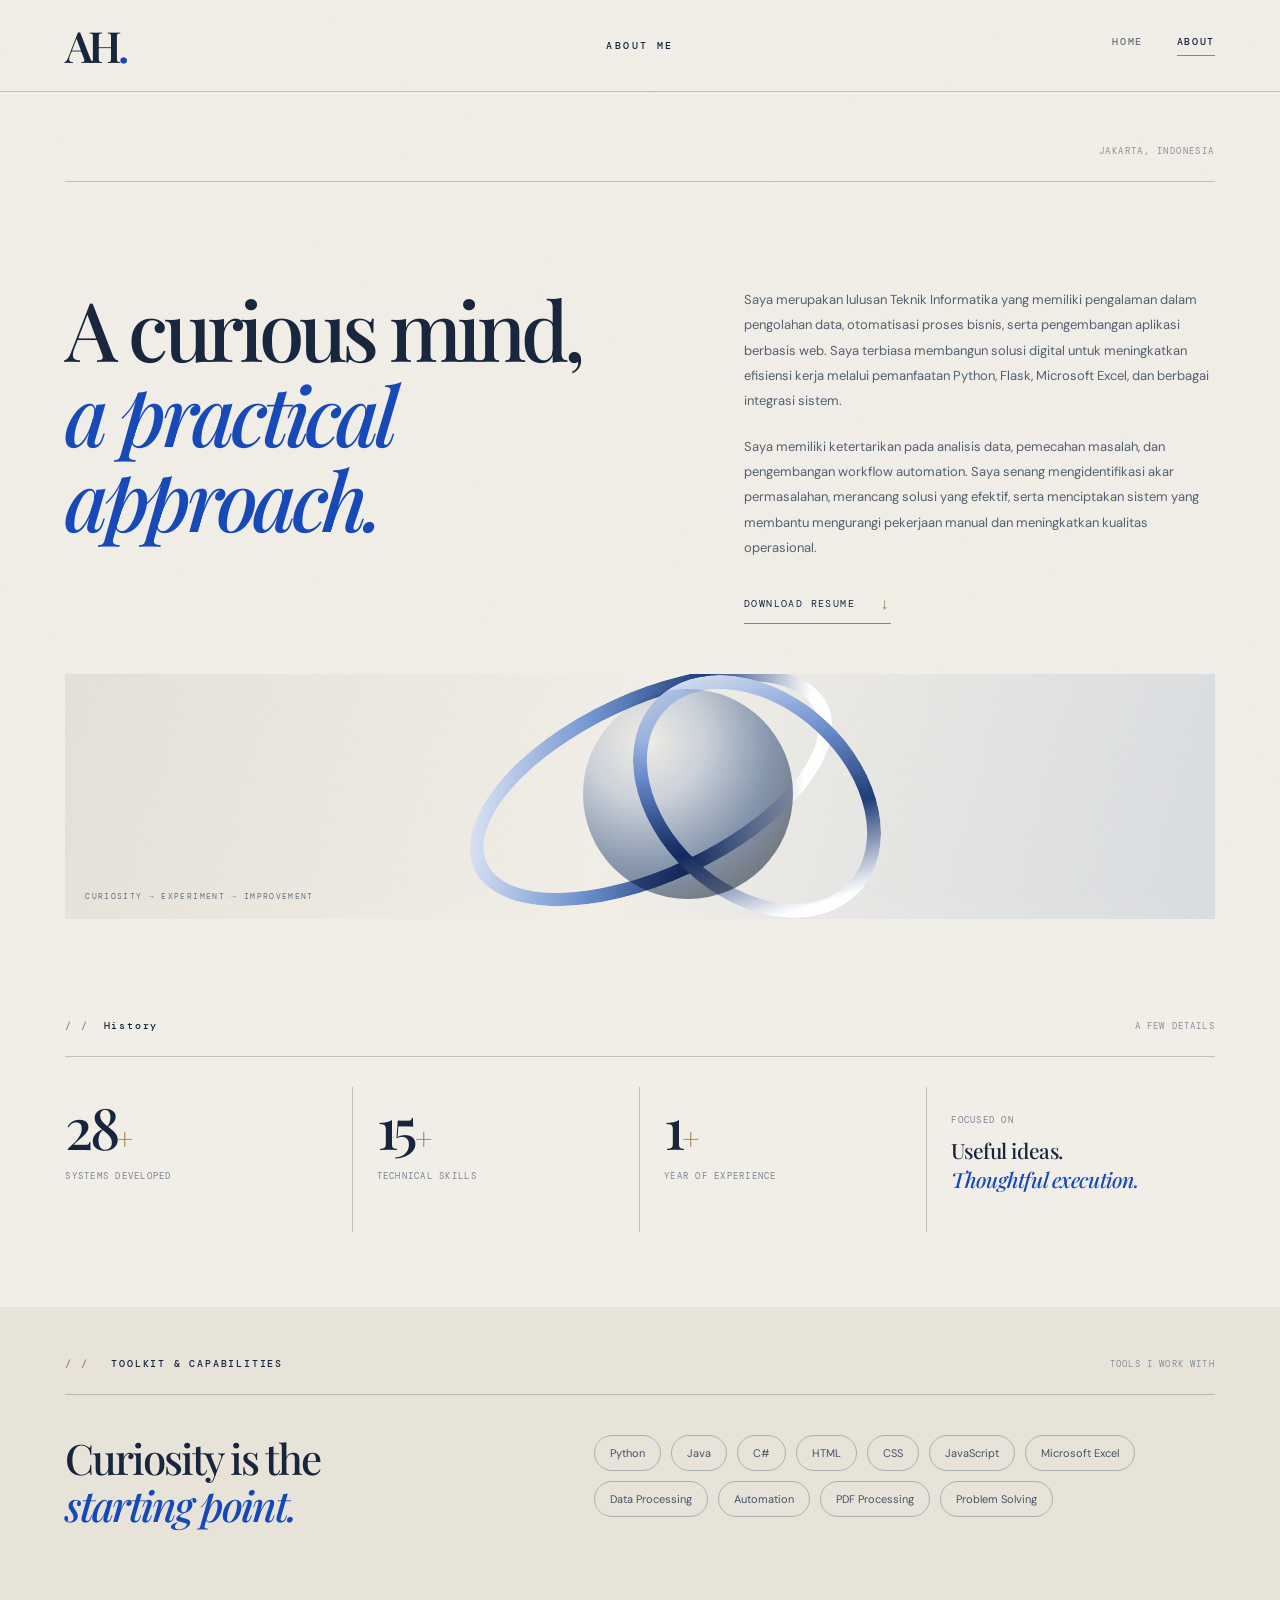
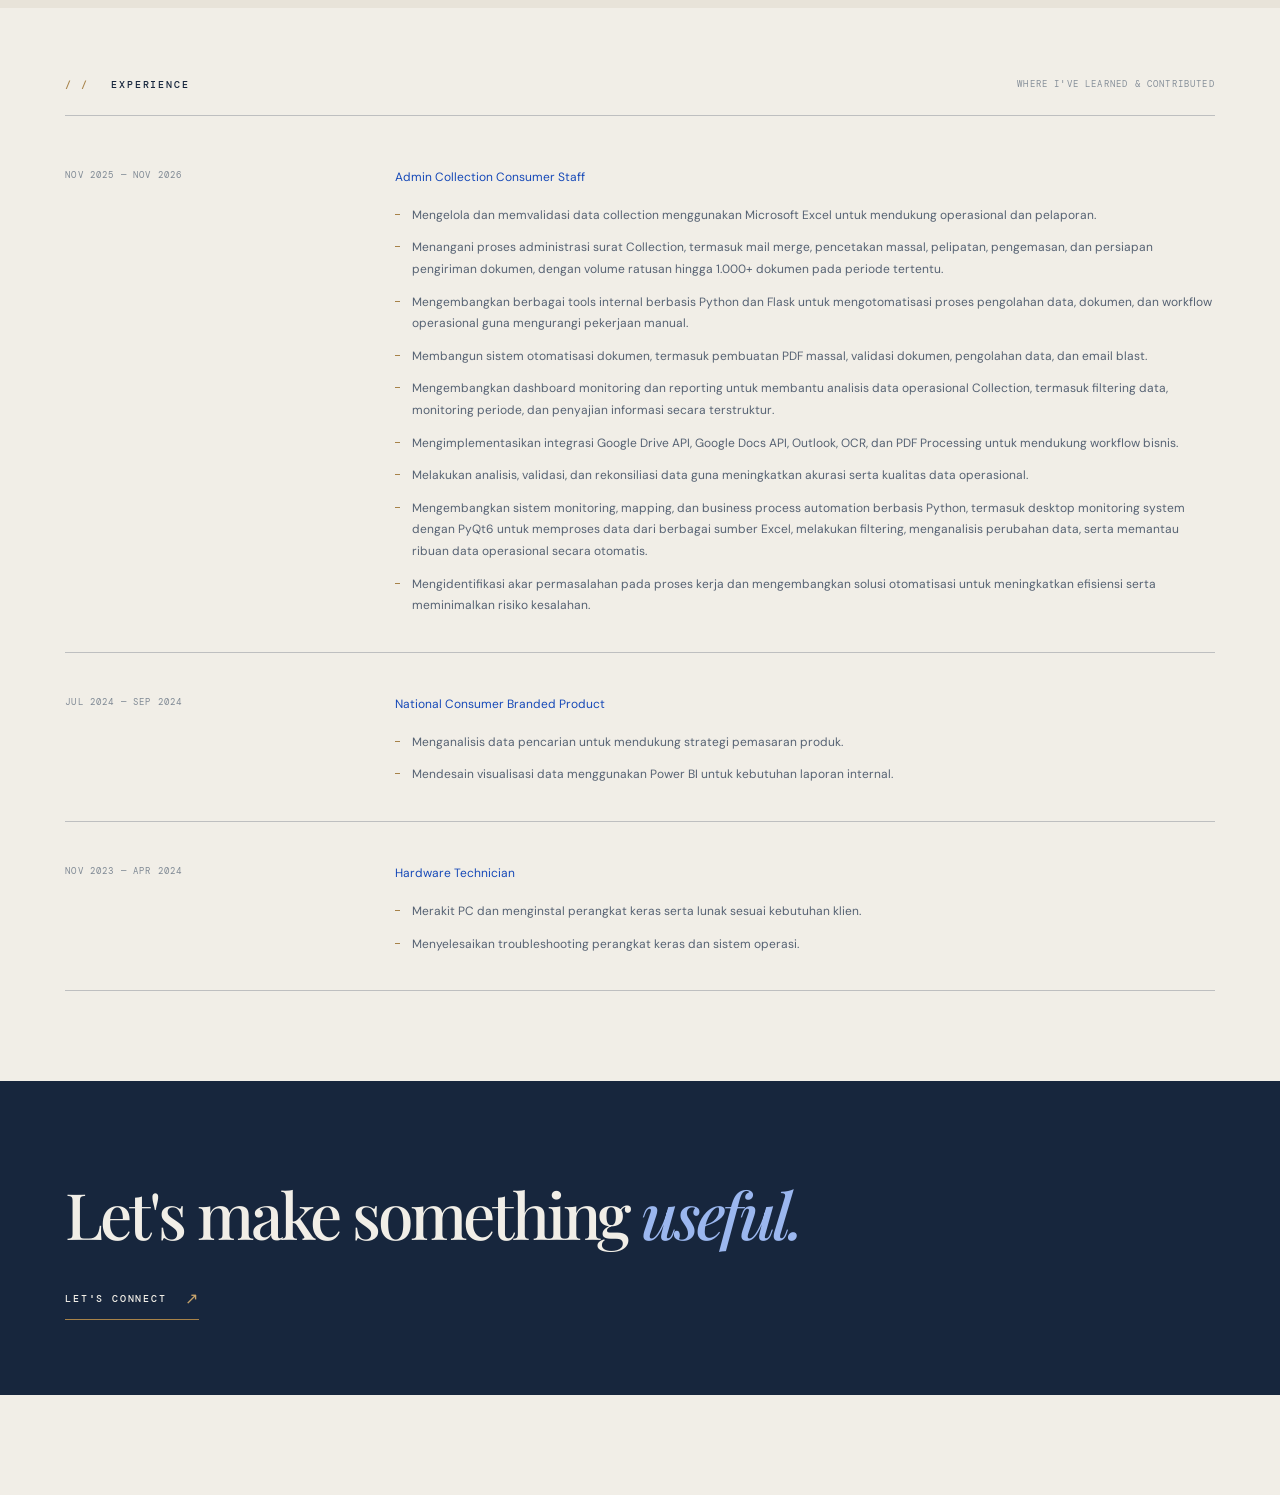
==== commit 9168f644: "Add files via upload" ====
--- a/About/about.html
+++ b/About/about.html
@@ -70,7 +70,7 @@
           <span>Python</span><span>Java</span><span>C#</span><span>HTML</span><span>CSS</span>
           <span>JavaScript</span><span>Microsoft Excel</span>
           <span>Data Processing</span><span>Automation</span>
-          <span>PDF Processing</span><span>OCR</span>
+          <span>PDF Processing</span><span>Problem Solving</span>
         </div>
       </div>
     </section>
@@ -84,7 +84,7 @@
         <article class="timeline-item">
           <div class="timeline-date">NOV 2025 — NOV 2026</div>
           <div class="timeline-content">
-            <p class="timeline-role">Collection Administration, Data Processing & Automation</p>
+            <p class="timeline-role">Admin Collection Consumer Staff</p>
             <ul>
               <li>Mengelola dan memvalidasi data collection menggunakan Microsoft Excel untuk mendukung operasional dan pelaporan.</li>
               <li>Menangani proses administrasi surat Collection, termasuk mail merge, pencetakan massal, pelipatan, pengemasan, dan persiapan pengiriman dokumen, dengan volume ratusan hingga 1.000+ dokumen pada periode tertentu.</li>
@@ -101,7 +101,7 @@
         <article class="timeline-item">
           <div class="timeline-date">JUL 2024 — SEP 2024</div>
           <div class="timeline-content">
-            <p class="timeline-role">Analyst Data & Pembuatan Desain Visualisasi Data</p>
+            <p class="timeline-role">National Consumer Branded Product</p>
             <ul>
               <li>Menganalisis data pencarian untuk mendukung strategi pemasaran produk.</li>
               <li>Mendesain visualisasi data menggunakan Power BI untuk kebutuhan laporan internal.</li>
@@ -111,7 +111,7 @@
         <article class="timeline-item">
           <div class="timeline-date">NOV 2023 — APR 2024</div>
           <div class="timeline-content">
-            <p class="timeline-role">Hardware Installation & Software Setup</p>
+            <p class="timeline-role">Hardware Technician</p>
             <ul>
               <li>Merakit PC dan menginstal perangkat keras serta lunak sesuai kebutuhan klien.</li>
               <li>Menyelesaikan troubleshooting perangkat keras dan sistem operasi.</li>
@@ -131,4 +131,4 @@
   </footer>
   <script src="../web.js"></script>
 </body>
-</html>
+</html>
